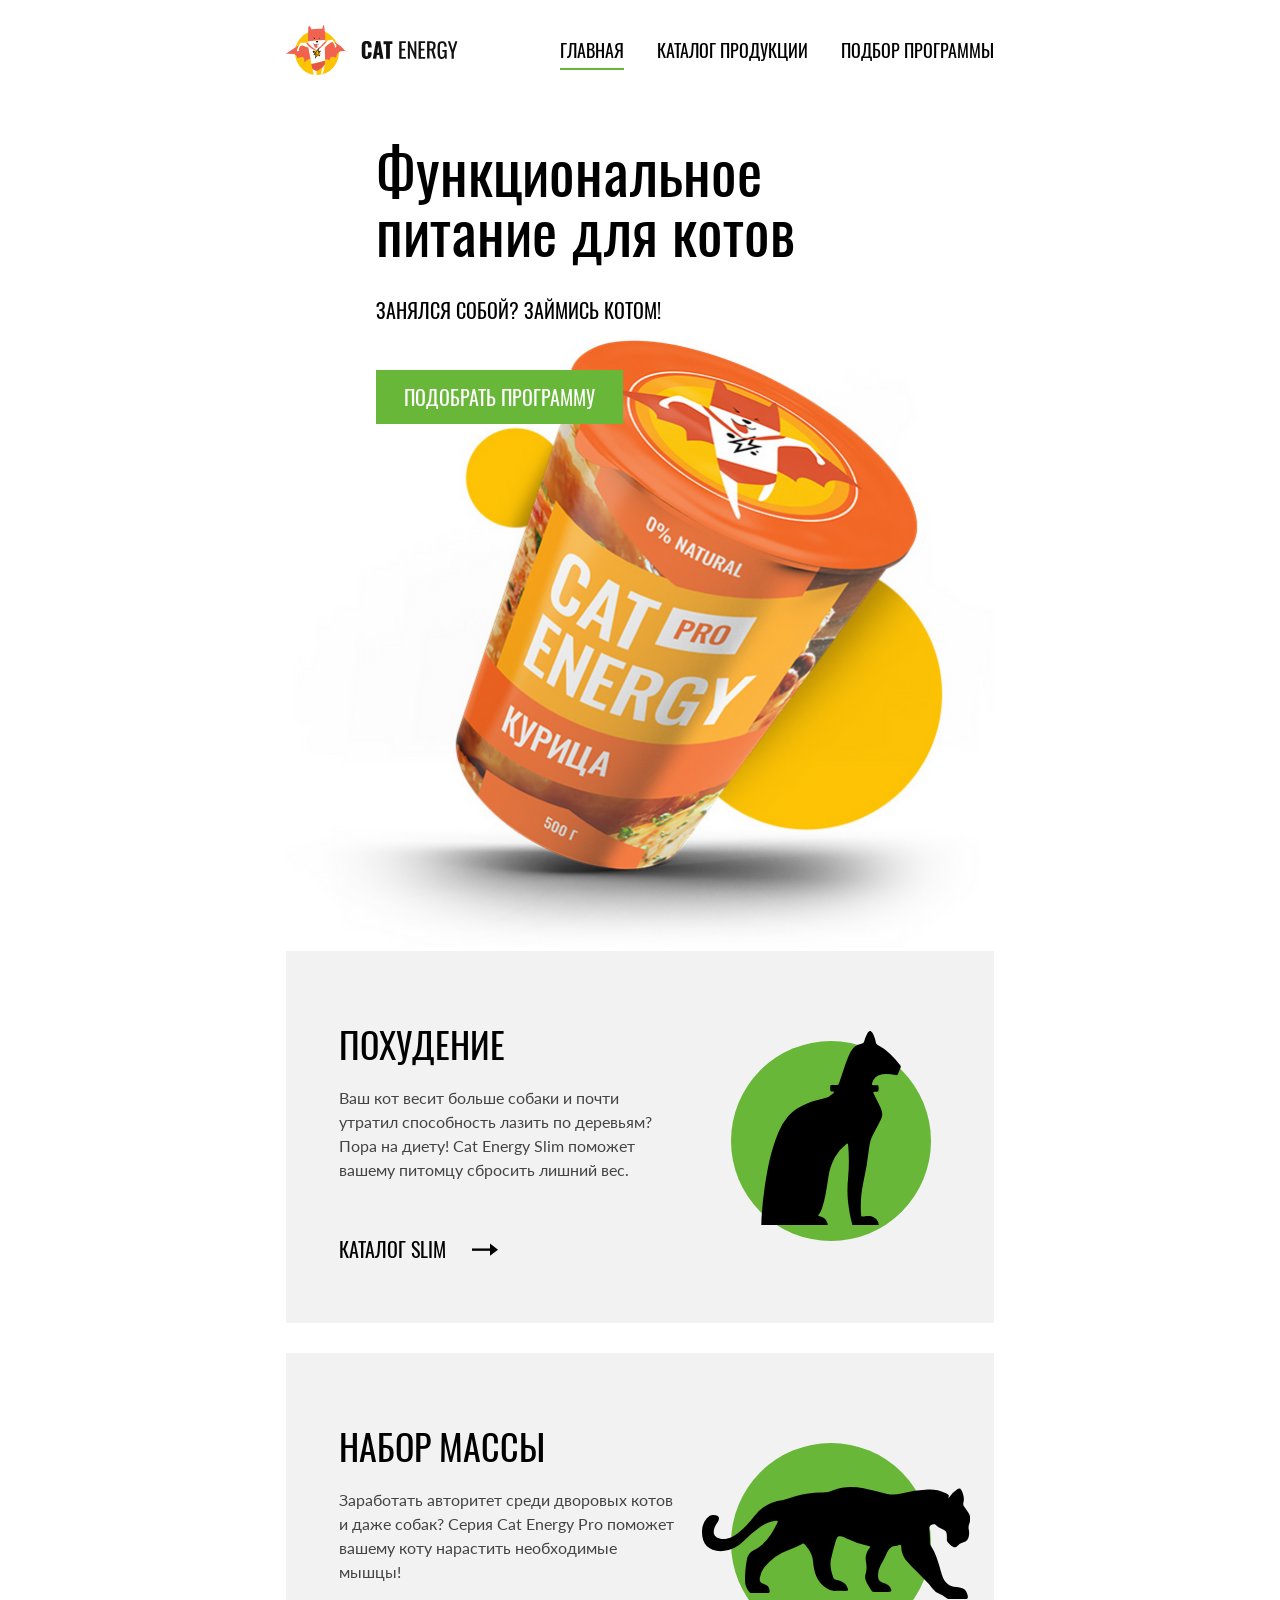
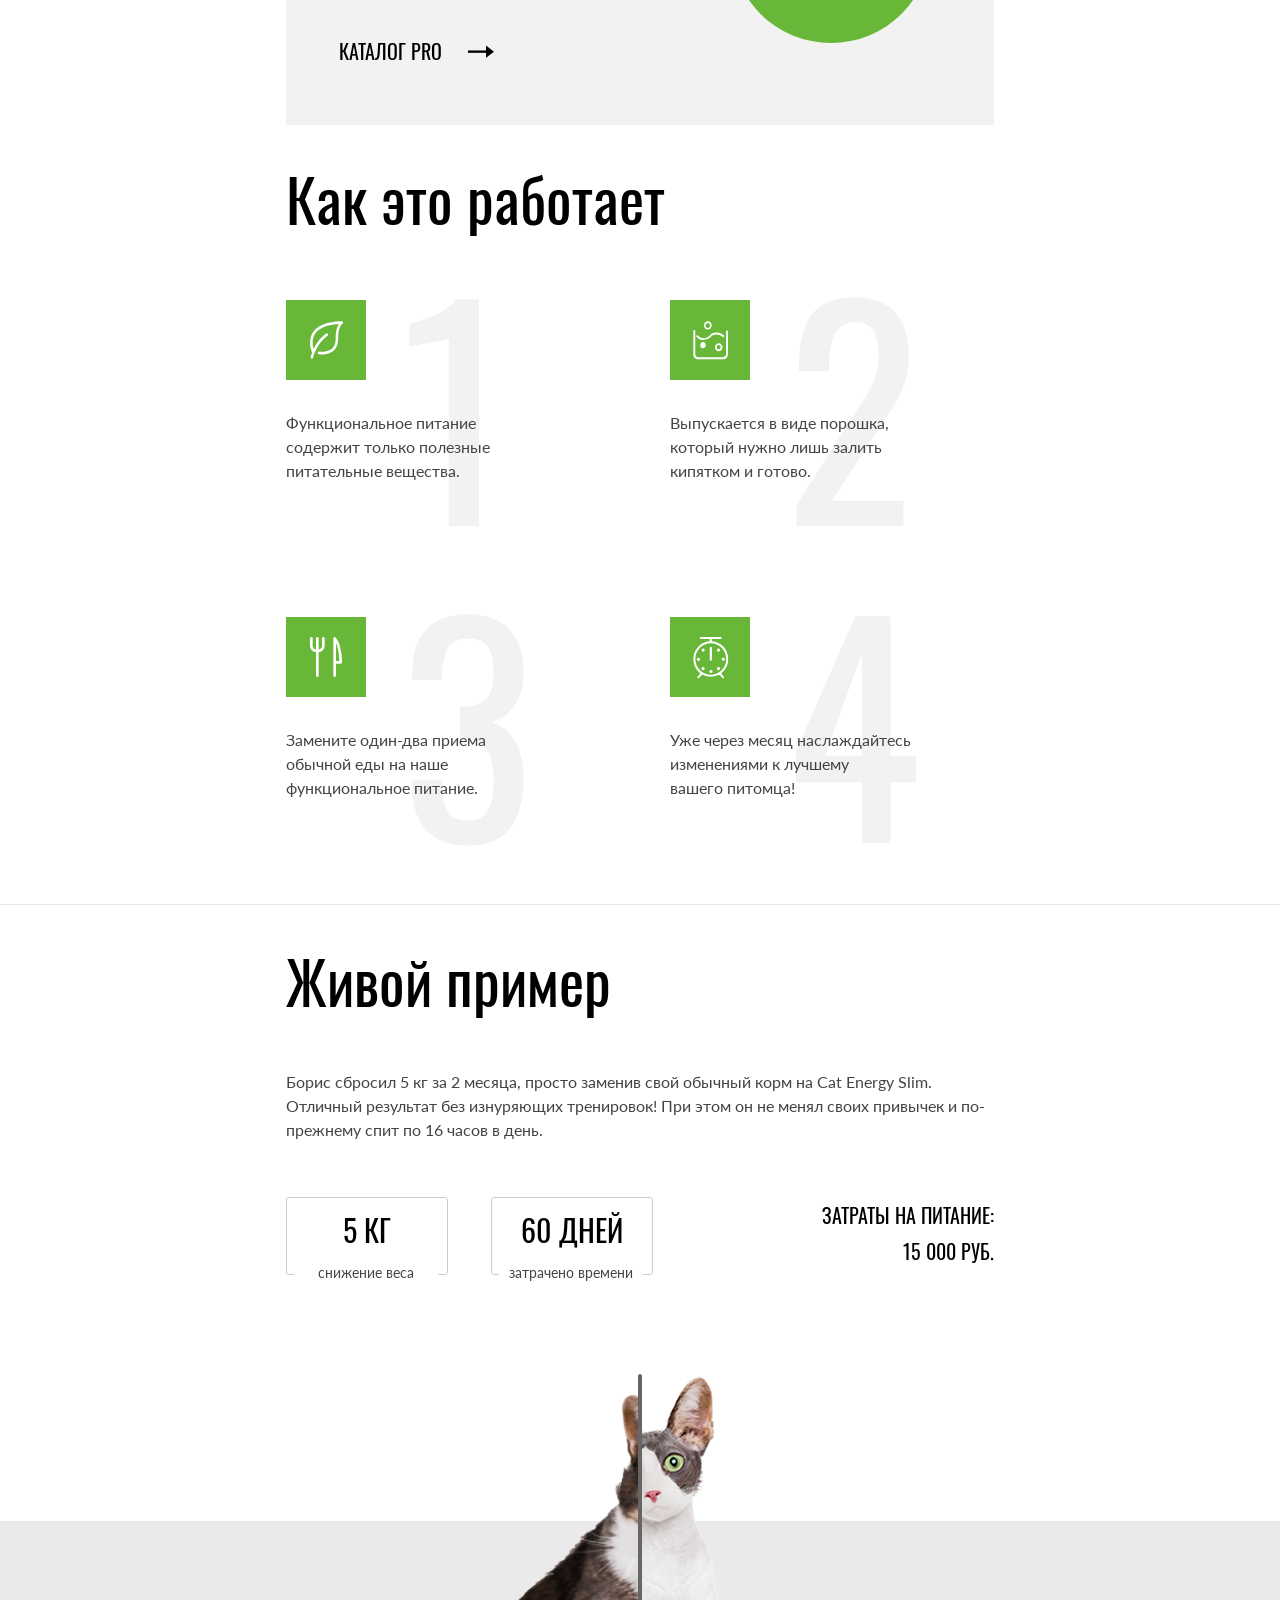
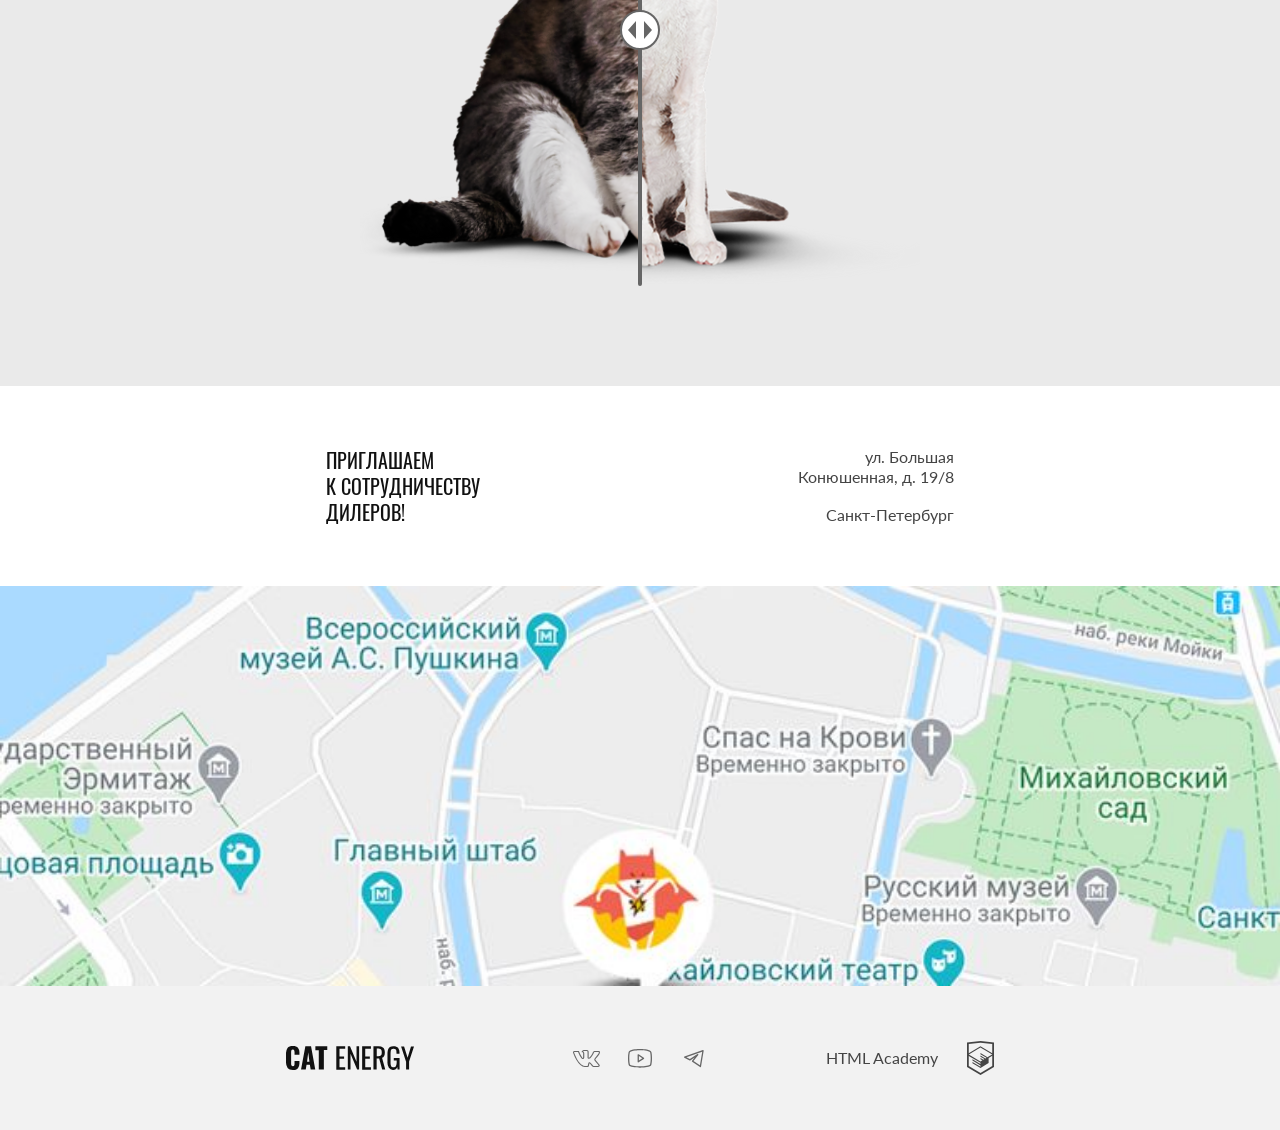
==== 10/index.html @ 61709752 "Deploying to gh-pages from @ progkuchumov/2693979-cat-energy-2@ad276f26ee9087ae41c581bd09dd0569b9d7a" ====
<!DOCTYPE html><html class="page" lang="ru"><head><meta charset="UTF-8"><title>Cat energy</title><meta name="viewport" content="width=device-width,initial-scale=1"><link rel="stylesheet" href="styles/styles.css"><link rel="icon" href="favicon.ico"><link rel="icon" href="favicons/icon.svg" type="image/svg+xml"><link rel="apple-touch-icon" href="favicons/180.png"><link rel="manifest" href="manifest.webmanifest"><script src="scripts/index.js" defer="defer"></script></head><body class="page__body"><header class="header page__container"><a class="header__logo logo" href="index.html"><picture><source media="(min-width: 1440px)" width="70" height="59" type="image/svg+xml" srcset="images/logo-desktop.svg"><source media="(min-width: 768px)" width="60" height="50" type="image/svg+xml" srcset="images/logo-tablet.svg"><img src="images/logo-mobile.svg" width="33" height="38" alt="Логотип Cat energy"></picture><span class="visually-hidden">Ссылка на Cat Energy</span></a><nav class="header__navigation main-navigation main-navigation--index main-navigation--no-js"><button class="main-navigation__toggle" type="button"><span class="visually-hidden">Открыть меню</span></button><ul class="main-navigation__list list-reset"><li class="main-navigation__item"><a class="main-navigation__link main-navigation__link--current" href="index.html">Главная</a></li><li class="main-navigation__item"><a class="main-navigation__link" href="catalog.html">Каталог продукции</a></li><li class="main-navigation__item"><a class="main-navigation__link" href="choose.html">Подбор программы</a></li></ul></nav></header><main class="page__main"><section class="hero"><div class="hero__container page__container"><h1 class="hero__title title">Функциональное питание для котов</h1><p class="hero__subtitle title">Занялся собой? Займись котом!</p><div class="hero__image"><picture><source media="(min-width: 1440px)" width="552" height="499" type="image/png" srcset="images/hero-image-desktop@1x.png, images/hero-image-desktop@2x.png 2x"><source media="(min-width: 768px)" width="709" height="609" type="image/png" srcset="images/hero-image-tablet@1x.png, images/hero-image-tablet@2x.png 2x"><img src="images/hero-image-mobile@1x.png" srcset="images/hero-image-mobile@2x.png 2x" width="280" height="270" alt="Cat Energy pro со вкусом курицы"></picture></div><a class="hero__button button" href="choose.html">Подобрать программу</a></div></section><section class="catalog-promo page__container"><h2 class="visually-hidden">Подбор программ в зависимости от цели</h2><ul class="catalog-promo__list list-reset"><li class="catalog-promo__item catalog-promo__item--primary"><h3 class="catalog-promo__title title">Похудение</h3><p class="catalog-promo__text">Ваш кот весит больше собаки и почти утратил способность лазить по деревьям? Пора на диету! Cat Energy Slim поможет вашему питомцу сбросить лишний вес.</p><a class="catalog-promo__link" href="catalog-slim.html">Каталог slim</a></li><li class="catalog-promo__item catalog-promo__item--secondary"><h3 class="catalog-promo__title title">Набор массы</h3><p class="catalog-promo__text">Заработать авторитет среди дворовых котов и даже собак? Серия Cat Energy Pro поможет вашему коту нарастить необходимые мышцы!</p><a class="catalog-promo__link" href="catalog-pro.html">Каталог pro</a></li></ul></section><section class="advantages page__container"><h2 class="advantages__title title">Как это работает</h2><ul class="advantages__list list-reset"><li class="advantages__item advantages__item--first">Функциональное питание содержит только полезные питательные вещества.</li><li class="advantages__item advantages__item--second">Выпускается в виде порошка, который нужно лишь залить кипятком и готово.</li><li class="advantages__item advantages__item--third">Замените один-два приема обычной еды на наше функциональное питание.</li><li class="advantages__item advantages__item--fourth">Уже через месяц наслаждайтесь изменениями к лучшему<br>вашего питомца!</li></ul></section><section class="example"><div class="example__container page__container"><div class="example__text-block"><h2 class="example__title title">Живой пример</h2><p class="example__text">Борис сбросил 5 кг за 2 месяца, просто заменив свой обычный корм на Cat Energy Slim. Отличный результат без изнуряющих тренировок! При этом он не менял своих привычек и по-прежнему спит по 16 часов в день.</p><div class="example__result result"><p class="result__block"><span class="result__accent">5 кг</span> <span class="result__description">снижение веса</span></p><p class="result__block"><span class="result__accent">60 дней</span> <span class="result__description">затрачено времени</span></p><p class="result__expenses">Затраты на питание: <span class="result__expenses-accent">15 000 руб.</span></p></div></div><div class="example__result-slider slider"><picture><source media="(min-width: 768px)" width="560" height="512" type="image/png" srcset="images/cat-slider-before-tablet-desktop@1x.png, images/cat-slider-before-tablet-desktop@2x.png 2x"><img class="slider__image slider__image--before" src="images/cat-slider-before-mobile@1x.png" srcset="images/cat-slider-before-mobile@2x.png 2x" width="280" height="256" alt="Кот до похудения"></picture><picture><source media="(min-width: 768px)" width="560" height="512" type="image/png" srcset="images/cat-slider-after-tablet-desktop@1x.png, images/cat-slider-after-tablet-desktop@2x.png 2x"><img class="slider__image slider__image--after" src="images/cat-slider-after-mobile@1x.png" srcset="images/cat-slider-after-mobile@2x.png 2x" width="280" height="256" alt="Кот после похудения"></picture><label class="visually-hidden" for="slider-range">Показать картинку до или после</label> <input class="slider__range" type="range" min="0" max="100" value="50" step="1" id="slider-range" name="slider-range"><div class="slider__range-visible"></div></div></div></section><section class="contacts"><div class="page__container"><h2 class="visually-hidden">Контакты</h2><div class="contacts__block"><p class="contacts__description">Приглашаем<br>к сотрудничеству дилеров!</p><address class="contacts__address"><span class="contacts__address-item">ул. Большая Конюшенная, д. 19/8</span> <span class="contacts__address-item">Санкт-Петербург</span></address></div></div><div class="contacts__map"><!-- <iframe src="https://www.google.com/maps/embed?pb=!1m18!1m12!1m3!1d1998.5991047846956!2d30.32050837756397!3d59.93879417491517!2m3!1f0!2f0!3f0!3m2!1i1024!2i768!4f13.1!3m3!1m2!1s0x4696310fca5afc31%3A0xa24b26c0d196de71!2z0JHQvtC70YzRiNCw0Y8g0JrQvtC90Y7RiNC10L3QvdCw0Y8g0YPQuy4sIDE5LCDQodCw0L3QutGCLdCf0LXRgtC10YDQsdGD0YDQsywgMTkxMTg2!5e0!3m2!1sru!2sru!4v1782507037736!5m2!1sru!2sru" width="100%" height="100%" allowfullscreen="" loading="lazy" referrerpolicy="strict-origin-when-cross-origin"></iframe> --></div></section></main><footer class="footer"><div class="footer__container page__container"><a class="footer__logo" href="index.html"><span class="visually-hidden">Ссылка на Cat Energy</span></a><ul class="footer__social social list-reset"><li class="social__item"><a class="social__link social__link--vk" href="https://vk.com/htmlacademy"><span class="visually-hidden">ВКонтакте</span></a></li><li class="social__item"><a class="social__link social__link--youtube" href="https://www.youtube.com/user/htmlacademyru"><span class="visually-hidden">Youtube</span></a></li><li class="social__item"><a class="social__link social__link--telegram" href="https://t.me/htmlacademy"><span class="visually-hidden">Telegram</span></a></li></ul><a class="footer__html-academy" href="https://htmlacademy.ru/intensive/adaptive">HTML Academy</a></div></footer></body></html>
---- 10/styles/styles.css ----
@font-face{font-family:Lato;font-weight:400;font-style:normal;src:url(../fonts/lato/Lato-Regular.woff2)format("woff2");font-display:swap}@font-face{font-family:Oswald;font-weight:400;font-style:normal;src:url(../fonts/oswald/oswaldregular.woff2)format("woff2");font-display:swap}*,:before,:after{box-sizing:border-box}body{color:#444;font-family:Lato,Tahoma,sans-serif;font-size:14px;line-height:18px}img{object-fit:contain;max-width:100%;height:auto}.visually-hidden{white-space:nowrap;-webkit-clip-path:inset(100%);clip-path:inset(100%);clip:rect(0 0 0 0);border:0;width:1px;height:1px;margin:-1px;padding:0;position:absolute;overflow:hidden}.list-reset{margin:0;padding:0;list-style:none}.title,.title-accent{margin-top:0;font-family:Oswald,Arial,sans-serif;font-weight:400}.title-accent{background-color:#fff;width:-moz-fit-content;width:fit-content;box-shadow:-35px 0 #fff,35px 0 #fff}@media (width>=768px){.title-accent{margin-left:40px;box-shadow:-40px 0 #fff,40px 0 #fff}}@media (width>=1440px){.title-accent{margin-left:0}}.title-accent:before{content:"";z-index:-1;background-color:#68b738;width:100vw;height:2px;margin-top:10px;display:block;position:absolute;right:0;box-shadow:100vw 0 #68b738}@media (width>=768px){.title-accent:before{margin-top:14px}}@media (width>=1440px){.title-accent:before{margin-top:17px}}.button{color:#fff;text-transform:uppercase;text-align:center;cursor:pointer;background-color:#68b738;border:none;width:100%;padding:10px;font-family:Oswald,Arial,sans-serif;font-size:16px;font-weight:400;line-height:20px;text-decoration:none;display:block}.button--accent{color:#444;background-color:#f2f2f2}.button--big{padding:15px;font-size:20px;line-height:26px}.button:hover,.button:focus{background-color:#5eaa2f}.button:active{color:#ffffff4d}.button--accent:hover,.button--accent:focus,.button--accent:active{color:#444;background-color:#ebebeb}.page{height:100%}.page__body{flex-direction:column;min-height:100%;margin:0;display:flex}.page__container{width:320px;margin:0 auto;padding:0 20px}@media (width>=768px){.page__container{width:768px;padding:0 30px}}@media (width>=1440px){.page__container{width:1440px;padding:0 110px}}.page__main{flex-grow:1;min-width:320px}.header{flex-wrap:wrap;justify-content:space-between;align-items:center;padding-top:14px;padding-bottom:13px;display:flex;position:relative}@media (width>=768px){.header{padding-top:25px;padding-bottom:25px}}@media (width>=1440px){.header{padding-top:55px}}@media (width>=768px){.header__logo{flex:none}.header__navigation{flex:1;margin-left:33px}}.logo{background-image:url(../images/logo-text.svg);background-position:100%;background-repeat:no-repeat;background-size:101px 18px;width:190px;height:38px;display:block}@media (width>=768px){.logo{width:174px;height:50px}}@media (width>=1440px){.logo{background-size:118px 22px;width:202px;height:59px}}.logo:hover,.logo:focus{opacity:.8}.logo:active{opacity:.6}@media (width>=1440px){.main-navigation{max-width:50%}}.main-navigation__toggle{cursor:pointer;background-color:#000;border:none;width:24px;height:24px;margin-top:5px;-webkit-mask-image:url(../icons/stack.svg#toggle);mask-image:url(../icons/stack.svg#toggle);-webkit-mask-size:cover;mask-size:cover;-webkit-mask-repeat:no-repeat;mask-repeat:no-repeat}.main-navigation__toggle:hover,.main-navigation__toggle:focus{background-color:#68b738}.main-navigation__toggle:active{opacity:.3}@media (width>=768px){.main-navigation__toggle{display:none}}.main-navigation__toggle--open{width:18px;height:18px;margin-top:3px;-webkit-mask-image:url(../icons/stack.svg#toggle-open);mask-image:url(../icons/stack.svg#toggle-open)}.main-navigation__list{text-align:center;z-index:5;width:100%;margin-top:20px;position:absolute;left:0}@media (width<=767px){.main-navigation__list{background-color:#fff}}@media (width>=768px){.main-navigation__list{flex-wrap:wrap;justify-content:flex-end;gap:33px;margin-top:0;margin-right:5px;display:flex;position:static}}@media (width>=1440px){.main-navigation__list{margin-right:0}}@media (width<=767px){.main-navigation__list--close{display:none}}.main-navigation__item{border-top:1px solid #e6e6e6;justify-content:center;display:flex}@media (width>=768px){.main-navigation__item{border:none}}.main-navigation__link{color:#000;text-transform:uppercase;padding-top:22px;padding-bottom:24px;font-family:Oswald,Arial,sans-serif;font-size:20px;font-weight:400;line-height:20px;text-decoration:none;display:block}@media (width>=768px){.main-navigation__link{padding-top:0;padding-bottom:0;font-size:18px;line-height:24px}}@media (width>=1440px){.main-navigation__link{font-size:20px}}.main-navigation__link:hover,.main-navigation__link:focus{opacity:.6}.main-navigation__link:active{opacity:.3}@media (width>=1440px){.main-navigation--index .main-navigation__link{color:#fff}}.main-navigation__link--current{position:relative}.main-navigation__link--current:after{content:"";background-color:#68b738;width:100%;height:2px;position:absolute;bottom:-8px;left:0}@media (width<=767px){.main-navigation__link--current:after{bottom:8px}}.main-navigation--index .main-navigation__link:after{background-color:#fff}@media (width<=1439px){.main-navigation--index .main-navigation__link:after{background-color:#68b738}}@media (width<=767px){.main-navigation--no-js{flex-shrink:0;width:320px;margin-left:-20px}.main-navigation--no-js .main-navigation__list{position:unset;margin-bottom:-13px}.main-navigation--no-js .main-navigation__toggle{display:none}}.hero{text-align:center;margin-bottom:20px;padding-top:27px;position:relative}@media (width>=768px){.hero{position:unset;text-align:left;margin-bottom:0;padding-top:40px}}@media (width>=1440px){.hero{margin-bottom:135px;padding-top:85px}}.hero:before,.hero:after{content:"";width:100%;height:302px;display:block;position:absolute;top:0;left:0}@media (width>=768px){.hero:before,.hero:after{display:none}}@media (width>=1440px){.hero:before,.hero:after{width:50%;height:694px;display:block;left:50%}}.hero:before{z-index:-2;background:linear-gradient(90deg,#4e4d52 0% 50%,#454348 50% 100%)}.hero:after{z-index:-1;background:-webkit-linear-gradient(#68b738d9,#68b738d9),-webkit-image-set(url(../images/hero-bg-mobile@1x.jpg) 1x,url(../images/hero-bg-mobile@2x.jpg) 2x) top no-repeat;background:linear-gradient(#68b738d9,#68b738d9),image-set("../images/hero-bg-mobile@1x.jpg" 1x,"../images/hero-bg-mobile@2x.jpg" 2x) top no-repeat}@media (width>=1440px){.hero:after{background-color:#0000;background-image:-webkit-linear-gradient(#68b738d9,#68b738d9),-webkit-image-set(url(../images/hero-bg-desktop@1x.jpg) 1x,url(../images/hero-bg-desktop@2x.jpg) 2x);background-image:linear-gradient(#68b738d9,#68b738d9),image-set("../images/hero-bg-desktop@1x.jpg" 1x,"../images/hero-bg-desktop@2x.jpg" 2x);background-position:0 0,0 0;background-repeat:repeat,no-repeat;background-size:1040px 694px;background-attachment:scroll,scroll;background-origin:padding-box,padding-box;background-clip:border-box,border-box}}@media (width>=768px){.hero__container{grid-template-areas:"title""subtitle""button""image";margin-bottom:3px;display:grid}}@media (width>=1440px){.hero__container{grid-template-areas:"title image""subtitle image""button image"".image";align-items:start}}.hero__title,.hero__subtitle{color:#fff}@media (width>=768px){.hero__title,.hero__subtitle{color:#000;margin-left:90px}}@media (width>=1440px){.hero__title,.hero__subtitle{margin-left:80px}}.hero__title{margin-bottom:25px;font-size:36px;line-height:36px}@media (width>=768px){.hero__title{grid-area:title;max-width:420px;margin-bottom:40px;font-size:60px;line-height:60px}}.hero__subtitle{text-transform:uppercase;margin-bottom:31px;font-size:14px;line-height:14px}@media (width>=768px){.hero__subtitle{grid-area:subtitle;margin-bottom:50px;font-size:20px;line-height:20px}.hero__button{grid-area:button;justify-self:start;width:auto;margin-left:90px;padding:14px 28px;font-size:20px;line-height:26px;display:inline-block}}@media (width>=1440px){.hero__button{margin-left:80px}}@media (width>=768px){.hero__image{grid-area:image;margin-top:-84px}}@media (width>=1440px){.hero__image{margin-left:-270px}}.hero__image img{display:block}.catalog-promo__list{flex-wrap:wrap;gap:20px;margin-bottom:20px;display:flex}@media (width>=768px){.catalog-promo__list{gap:30px;margin-bottom:30px}}@media (width>=1440px){.catalog-promo__list{gap:80px;margin-bottom:70px}}.catalog-promo__item{background-color:#f2f2f2;padding:24px 20px 20px;position:relative}.catalog-promo__item:before{content:"";background-color:#68b738;border-radius:50%;width:50px;height:50px;display:block;position:absolute}.catalog-promo__item:after{content:"";background-color:#000;display:block;position:absolute;-webkit-mask-repeat:no-repeat;mask-repeat:no-repeat}.catalog-promo__item--primary:after{width:36px;height:50px;top:21px;left:27px;-webkit-mask-image:url(../icons/stack.svg#promo-primary);mask-image:url(../icons/stack.svg#promo-primary)}.catalog-promo__item--secondary:after{width:67px;height:28px;top:35px;left:12px;-webkit-mask-image:url(../icons/stack.svg#promo-secondary);mask-image:url(../icons/stack.svg#promo-secondary)}@media (width>=768px) and (width<=1439px){.catalog-promo__item{min-height:372px;padding:70px 316px 57px 53px}.catalog-promo__item:before{width:200px;height:200px;top:90px;right:63px}.catalog-promo__item--primary:after{width:140px;height:194px;top:80px;left:auto;right:93px}.catalog-promo__item--secondary:after{width:268px;height:112px;top:134px;left:auto;right:24px}}@media (width>=1440px){.catalog-promo__item{flex-basis:570px;padding:52px 52px 62px}.catalog-promo__item:before{width:100px;height:100px;margin-top:-5px}.catalog-promo__item--primary:after{width:70px;height:97px;top:39px;left:70px}.catalog-promo__item--secondary:after{width:135px;height:56px;top:65px;left:35px}}.catalog-promo__title,.catalog-promo__link{color:#000;text-transform:uppercase}.catalog-promo__title{margin-bottom:29px;margin-left:70px;padding-top:5px;font-size:24px;line-height:36px}@media (width>=768px){.catalog-promo__title{margin-bottom:24px;margin-left:0;font-size:36px}}@media (width>=1440px){.catalog-promo__title{margin-bottom:74px;margin-left:162px;padding-top:23px}}.catalog-promo__text{margin-top:0;margin-bottom:23px}@media (width>=768px){.catalog-promo__text{font-size:16px;line-height:24px}}.catalog-promo__text:last-of-type{margin-bottom:59px}@media (width<=767px){.catalog-promo__text:last-of-type{border-bottom:1px solid #d9d9d9;margin-bottom:19px;padding-bottom:23px}}@media (width>=1440px){.catalog-promo__text:last-of-type{margin-bottom:33px}}.catalog-promo__link{font-family:Oswald,Arial,sans-serif;font-size:16px;font-weight:400;line-height:16px;text-decoration:none}.catalog-promo__link:after{content:"";background-color:#000;width:32px;height:16px;margin-left:15px;display:inline-block;-webkit-mask-image:url(../icons/stack.svg#arrow-right);mask-image:url(../icons/stack.svg#arrow-right);-webkit-mask-position:-12px 0;mask-position:-12px 0;-webkit-mask-size:cover;mask-size:cover;-webkit-mask-repeat:no-repeat;mask-repeat:no-repeat}.catalog-promo__link:hover:after,.catalog-promo__link:focus:after{-webkit-mask-position:0 0;mask-position:0 0}.catalog-promo__link:active{opacity:.3}@media (width>=768px){.catalog-promo__link{font-size:20px}.catalog-promo__link:after{width:38px;margin-left:26px}}.catalog{margin-bottom:25px;padding-top:27px}.catalog:before,.catalog:after{content:"";width:100vw;height:1px;display:block;position:absolute;right:0}.catalog:before{background-color:#d9d9d9;margin-top:-27px}.catalog:after{background-color:#ebebeb}@media (width>=768px){.catalog{padding-top:40px}.catalog:before,.catalog:after{display:none}}@media (width>=1440px){.catalog{padding-top:48px}}.catalog__title{color:#000;margin-bottom:41px;font-size:36px;line-height:36px}@media (width>=768px){.catalog__title{margin-bottom:84px;font-size:60px;line-height:60px}}.catalog__list{flex-wrap:wrap;gap:24px;display:flex}@media (width>=768px){.catalog__list{gap:60px;margin-bottom:74px}}@media (width>=1440px){.catalog__list{gap:60px 80px}}.catalog__item{width:100%}.catalog__item:before{content:"";background-color:#ebebeb;width:100vw;height:1px;margin-top:-20px;display:block;position:absolute;right:0}@media (width>=768px){.catalog__item{width:calc(50% - 30px)}.catalog__item:not(:last-child){background-image:linear-gradient(#fff 81px,#f2f2f2 81px)}.catalog__item:before{display:none}}@media (width>=768px) and (width>=1440px){.catalog__item{width:calc(25% - 60px)}}.product-card{grid-template-columns:1fr 1fr;grid-template-areas:"image title""image parameters""button button";padding-top:20px;display:grid}@media (width>=768px){.product-card{grid-template-columns:1fr;grid-template-areas:"image""title""parameters""button";justify-items:center;padding:10px 37px 40px}}@media (width>=1440px){.product-card{padding:10px 40px 38px}}.product-card__image-link,.product-card__title-link{text-decoration:none}.product-card__image-link{grid-area:image;justify-content:center;align-items:center;height:107px;display:flex}@media (width>=768px){.product-card__image-link{width:200px;height:210px;margin-bottom:22px}}@media (width>=1440px){.product-card__image-link{width:169px;margin-bottom:13px}}.product-card__image{display:block}.product-card__title-link{grid-area:title}.product-card__title{text-transform:uppercase;color:#222;margin-top:0;margin-bottom:16px;padding-right:50px;font-family:Oswald,Arial,sans-serif;font-size:16px;font-weight:400;line-height:20px}@media (width>=768px){.product-card__title{text-align:center;max-width:135px;margin-bottom:20px;padding-right:0;font-size:20px;line-height:24px}}@media (width>=1440px){.product-card__title{margin-bottom:25px}}.product-card__image-link:hover,.product-card__image-link:focus,.product-card__title-link:hover,.product-card__title-link:focus{opacity:.6}.product-card__image-link:active,.product-card__title-link:active{opacity:.3}.product-card__parameters{color:#444;flex-wrap:wrap;grid-area:parameters;font-family:Lato,Tahoma,sans-serif;font-size:12px;font-weight:400;line-height:16px;display:flex}@media (width>=768px){.product-card__parameters{width:100%;margin-bottom:7px}}@media (width>=1440px){.product-card__parameters{margin-bottom:10px}}.product-card__parameter-name,.product-card__parameter-value{width:50%;margin:0;padding:0}@media (width>=768px){.product-card__parameter-name,.product-card__parameter-value{border-bottom:1px solid #cdcdcd;margin-bottom:7px;padding-bottom:4px;font-size:16px;line-height:20px}}@media (width>=1440px){.product-card__parameter-name,.product-card__parameter-value{margin-bottom:6px;padding-bottom:6px}}.product-card__parameter-value{text-align:right}.product-card__buy-button{grid-area:button;margin-top:18px}.product-card-add{text-align:center;flex-direction:column;justify-content:space-between;align-items:center;padding-top:20px;padding-bottom:25px;display:flex}@media (width>=768px){.product-card-add{border:2px solid #f2f2f2;margin-top:81px;padding:50px 40px 37px}}@media (width>=1440px){.product-card-add{padding-left:38px;padding-right:38px}}.product-card-add__show-more{color:#444;margin-bottom:20px;font-family:Lato,Tahoma,sans-serif;font-size:12px;font-weight:400;line-height:16px;text-decoration:none}@media (width>=768px){.product-card-add__show-more{max-width:170px;font-size:16px;line-height:18px}}.product-card-add__show-more:before{content:"";background-color:#d3d3d3;width:30px;height:30px;margin:6px auto 23px;display:block;-webkit-mask-image:url(../icons/stack.svg#plus);mask-image:url(../icons/stack.svg#plus);-webkit-mask-size:cover;mask-size:cover;-webkit-mask-repeat:no-repeat;mask-repeat:no-repeat}@media (width>=768px){.product-card-add__show-more:before{width:60px;height:60px;margin-top:0;margin-bottom:50px}}@media (width>=1440px){.product-card-add__show-more:before{margin-bottom:40px}}.product-card-add__show-more:hover,.product-card-add__show-more:focus{opacity:.6}.product-card-add__show-more:active{opacity:.3}.product-card-add__accent{text-transform:uppercase;color:#111;margin-bottom:8px;font-family:Oswald,Arial,sans-serif;font-size:16px;font-weight:400;line-height:20px;display:block}@media (width>=768px){.product-card-add__accent{max-width:135px;margin:0 auto 23px;font-size:20px;line-height:24px}}.additional-catalog{margin-bottom:40px}@media (width>=768px){.additional-catalog{margin-bottom:80px}}@media (width>=1440px){.additional-catalog{margin-bottom:96px}}.additional-catalog__title{color:#000;margin-bottom:35px;font-size:24px;line-height:24px}@media (width>=768px){.additional-catalog__title{margin-bottom:80px;font-size:32px;line-height:32px}}@media (width>=1440px){.additional-catalog__title{margin-bottom:78px;font-size:40px;line-height:40px}.additional-catalog__container{grid-template-columns:1fr 245px;grid-template-areas:"list promo";align-items:start;gap:80px;display:grid}}.additional-catalog__list{border-top:1px solid #cdcdcd;border-bottom:1px solid #cdcdcd;margin-bottom:35px}@media (width>=768px){.additional-catalog__list{border:1px solid #cdcdcd;margin-bottom:70px}}@media (width>=1440px){.additional-catalog__list{border-left:none;border-right:none;grid-area:list;margin-bottom:0}}.additional-catalog__item{padding-top:13px;padding-bottom:18px}@media (width>=768px){.additional-catalog__item{padding:24px 38px 29px}}@media (width>=1440px){.additional-catalog__item{padding:15px 0 16px}}.additional-catalog__item:not(:last-child){border-bottom:1px solid #cdcdcd}@media (width>=1440px){.additional-catalog__promo{grid-area:promo}}@media (width>=768px){.additional-product{flex-wrap:wrap;display:flex}}@media (width>=1440px){.additional-product{align-items:center}}.additional-product__title{color:#222;text-transform:uppercase;margin-bottom:13px;font-size:16px;line-height:16px}@media (width>=768px){.additional-product__title{margin-bottom:25px;font-size:20px;line-height:20px}}@media (width>=1440px){.additional-product__title{max-width:325px;margin-bottom:0}}.additional-product__parameters{color:#444;flex-wrap:wrap;margin-bottom:15px;font-family:Lato,Tahoma,sans-serif;font-size:14px;font-weight:400;line-height:14px;display:flex}@media (width>=768px){.additional-product__parameters{margin-top:3px;margin-left:auto;font-size:16px;line-height:20px}}@media (width>=1440px){.additional-product__parameters{align-items:center;margin-top:0;margin-bottom:0}}.additional-product__parameter-name,.additional-product__parameter-value{width:50%;margin:0;padding:0}@media (width>=768px){.additional-product__parameter-name{width:auto}}@media (width>=1440px){.additional-product__parameter-name{width:243px}}.additional-product__parameter-value{text-align:right}@media (width>=768px){.additional-product__parameter-value{width:91px}}@media (width>=1440px){.additional-product__parameter-value{text-align:left;width:82px}.additional-product__buy-button{width:244px}}.promo{text-align:center;background-color:#0000;background-image:-webkit-linear-gradient(#68b738d9,#68b738d9),-webkit-image-set(url(../images/promo-bg-mobile@1x.jpg) 1x,url(../images/promo-bg-mobile@2x.jpg) 2x);background-image:linear-gradient(#68b738d9,#68b738d9),image-set("../images/promo-bg-mobile@1x.jpg" 1x,"../images/promo-bg-mobile@2x.jpg" 2x);background-position:0 0,top;background-repeat:repeat,no-repeat;background-size:cover;background-attachment:scroll,scroll;background-origin:padding-box,padding-box;background-clip:border-box,border-box;min-height:290px;padding:58px 58px 43px}@media (width>=768px) and (width<=1439px){.promo{text-align:left;background:-webkit-linear-gradient(#68b738d9,#68b738d9),-webkit-image-set(url(../images/promo-bg-tablet@1x.jpg) 1x,url(../images/promo-bg-tablet@2x.jpg) 2x) top no-repeat;background:linear-gradient(#68b738d9,#68b738d9),image-set("../images/promo-bg-tablet@1x.jpg" 1x,"../images/promo-bg-tablet@2x.jpg" 2x) top no-repeat;align-items:center;min-height:200px;padding:57px 125px 60px 77px;display:flex}}@media (width>=1440px){.promo{background:-webkit-linear-gradient(#68b738d9,#68b738d9),-webkit-image-set(url(../images/promo-bg-desktop@1x.jpg) 1x,url(../images/promo-bg-desktop@2x.jpg) 2x) top no-repeat;background:linear-gradient(#68b738d9,#68b738d9),image-set("../images/promo-bg-desktop@1x.jpg" 1x,"../images/promo-bg-desktop@2x.jpg" 2x) top no-repeat;width:245px;min-height:288px;padding-left:42px;padding-right:42px}}.promo:before{content:"";background-image:url(../icons/stack.svg#promo-gift);background-position:50%;background-repeat:no-repeat;width:80px;height:80px;margin:0 auto 48px;display:block}@media (width>=768px) and (width<=1439px){.promo:before{margin:0;position:absolute}}.promo__text{color:#fff;margin:0;font-family:Lato,Tahoma,sans-serif;font-size:16px;font-weight:400;line-height:20px}@media (width>=768px) and (width<=1439px){.promo__text{width:165px;margin-left:auto}}.subscription{margin-bottom:40px}@media (width>=768px){.subscription{margin-bottom:80px}}@media (width>=1440px){.subscription{margin-bottom:104px}}.subscription__title,.subscription__text{color:#000;line-height:24px}.subscription__title{margin-bottom:30px;font-size:24px}@media (width>=768px){.subscription__title{margin-bottom:66px;font-size:32px;line-height:32px}}@media (width>=1440px){.subscription__title{margin-bottom:72px;font-size:40px;line-height:40px}}@media (width>=768px){.subscription__container-padding{padding-left:38px;padding-right:38px}}@media (width>=1440px){.subscription__container-padding{max-width:752px;margin:0 auto;padding:0}}.subscription__text{text-align:center;margin-top:0;margin-bottom:25px;font-family:Oswald,Arial,sans-serif;font-size:16px}@media (width>=768px){.subscription__text{font-size:24px;line-height:32px}.subscription__form{align-items:flex-start;display:flex}}.subscription__input{color:#444;text-transform:uppercase;border:1px solid #e7e7e7;width:100%;height:56px;margin-bottom:16px;padding:13px;font-family:Oswald,Arial,sans-serif;font-size:20px}@media (width>=768px){.subscription__input{flex:1;margin-bottom:0}}.subscription__input:hover{border-color:#cdcdcd}.subscription__input:focus{border:2px solid #444}.subscription__input:user-invalid{border:2px solid #ff8282}.subscription__input::placeholder{color:#444;opacity:1}@media (width>=768px){.subscription__button{flex:0 0 256px}}.advantages{padding-bottom:49px}@media (width>=768px){.advantages{padding-top:13px;padding-bottom:60px}}@media (width>=1440px){.advantages{padding-top:0;padding-bottom:0}}.advantages__title{color:#000;margin-bottom:40px;font-size:36px;line-height:40px}@media (width>=768px){.advantages__title{margin-bottom:72px;font-size:60px;line-height:60px}}.advantages__list{flex-wrap:wrap;gap:20px;display:flex}@media (width>=768px){.advantages__list{counter-reset:item;gap:90px 135px}}@media (width>=1440px){.advantages__list{gap:80px}}.advantages__item{min-height:60px;padding-left:80px;position:relative}.advantages__item:before{content:"";background-repeat:no-repeat;background-size:cover;width:60px;height:60px;display:block;position:absolute;left:0}@media (width>=768px){.advantages__item:before{width:80px;height:80px;margin-bottom:31px;position:static}}.advantages__item--first:before{background-image:url(../icons/stack.svg#advantages-first)}.advantages__item--second:before{background-image:url(../icons/stack.svg#advantages-second)}.advantages__item--third:before{background-image:url(../icons/stack.svg#advantages-third)}.advantages__item--fourth:before{background-image:url(../icons/stack.svg#advantages-fourth)}@media (width>=768px){.advantages__item{width:calc(50% - 105px);min-height:227px;padding-left:0;font-size:16px;line-height:24px}.advantages__item:after{content:counter(item);counter-increment:item;z-index:-1;color:#f2f2f2;font-family:Oswald,Arial,sans-serif;font-size:280px;line-height:280px;position:absolute;top:-40px;left:115px}}@media (width>=1440px){.advantages__item{width:calc(25% - 60px);min-height:280px}}.advantages__item br{display:none}@media (width>=768px){.advantages__item br{display:unset}}.example{padding-top:25px;padding-bottom:40px;position:relative}.example:after{content:"";z-index:-1;background-color:#eaeaea;width:100%;height:100%;position:absolute;bottom:0;left:0}@media (width>=768px) and (width<=1439px){.example{border-top:1px solid #e6e6e6}}@media (width>=768px){.example{padding-top:45px}.example:after{height:43%}}@media (width>=1440px){.example:after{height:74%}.example{padding-top:30px;padding-bottom:25px}.example__container{grid-template-columns:1fr 1fr;display:grid}}.example__title{color:#000;margin-bottom:40px;font-size:36px;line-height:40px}@media (width>=768px){.example__title{margin-bottom:60px;font-size:60px;line-height:60px}}@media (width>=1440px){.example__title{margin-bottom:145px}}.example__text{margin-top:0;margin-bottom:20px}@media (width>=768px){.example__text{margin-bottom:55px;font-size:16px;line-height:24px}}@media (width>=1440px){.example__text{max-width:435px;margin-bottom:69px}}.example__result{margin-bottom:5px}@media (width>=768px){.example__result{margin-bottom:85px}}@media (width>=1440px){.example__result{margin-bottom:0}}@media (width>=768px){.example__result-slider{margin:0 auto 60px}}@media (width>=1440px){.example__result-slider{margin-left:50px}}.result{flex-wrap:wrap;display:flex}@media (width<=767px){.result{gap:22px 32px}}@media (width>=768px){.result{gap:43px}}@media (width>=1440px){.result{gap:39px 43px}}.result__block{color:#444;text-align:center;border:1px solid #cdcdcd;border-radius:3px;width:124px;margin-top:0;padding:14px;font-family:Lato,Tahoma,sans-serif;font-size:12px;font-weight:400;line-height:12px;position:relative}@media (width>=768px){.result__block{width:162px;padding-bottom:20px;font-size:14px;line-height:14px}}.result__accent{color:#000;text-transform:uppercase;font-family:Oswald,Arial,sans-serif;font-size:24px;font-weight:400;line-height:24px}@media (width>=768px){.result__accent{font-size:30px;line-height:36px}}.result__description{background-color:#eaeaea;width:89px;padding:0 15px;display:block;position:absolute;bottom:-15px}@media (width>=768px){.result__description{background-color:#fff;width:90%;padding:0;bottom:-6px;left:7px}}@media (width>=1440px){.result__description{background-color:#eaeaea}}.result__expenses{color:#000;text-align:center;text-transform:uppercase;width:100%;margin-top:0;font-family:Oswald,Arial,sans-serif;font-size:14px;font-weight:400;line-height:20px}@media (width>=768px){.result__expenses{text-align:right;width:175px;margin-left:auto;font-size:20px;line-height:36px}}@media (width>=1440px){.result__expenses{text-align:left;width:100%;margin:0 auto}.result__expenses-accent{margin-left:63px}}.slider{--value:50%;width:280px;height:256px;position:relative;overflow:hidden}@media (width>=768px){.slider{width:560px;height:512px}}.slider__image{object-fit:cover;max-width:none;height:100%;position:absolute;top:0}.slider__image--before{width:var(--value);object-position:left;left:0}.slider__image--after{width:calc(100% - var(--value));object-position:right;right:0}.slider__range{cursor:pointer;opacity:0;margin:0;position:absolute;inset:0}.slider__range:hover{cursor:col-resize}.slider__range:hover+.slider__range-visible{color:#68b738}.slider__range:active+.slider__range-visible{color:#5eaa2f;opacity:.6}.slider__range-visible{top:0;left:var(--value);color:#666;pointer-events:none;background-color:currentColor;border-radius:2px;width:4px;height:100%;position:absolute;transform:translate(-50%)}.slider__range-visible:before,.slider__range-visible:after{content:"";position:absolute;top:50%;left:50%;transform:translate(-50%,-50%)}.slider__range-visible:before{z-index:5;background-color:currentColor;background-position:50%;background-repeat:no-repeat;background-size:contain;width:24px;height:18px;-webkit-mask-image:url(../icons/stack.svg#slider-button);mask-image:url(../icons/stack.svg#slider-button)}.slider__range-visible:after{background-color:#fff;border:2px solid;border-radius:50%;width:40px;height:40px}.contacts{background-color:#fff}.contacts--inner-page{background-color:#f2f2f2}@media (width>=1440px){.contacts{position:relative}}.contacts__block{justify-content:space-between;padding-top:27px;padding-bottom:26px;display:flex}@media (width>=768px){.contacts__block{padding:61px 40px}}@media (width>=1440px){.contacts__block{background-color:#fff;width:564px;padding:60px 80px;position:absolute;top:95px}}.contacts__description{color:#111;text-transform:uppercase;width:50%;margin-top:0;margin-bottom:0;padding-right:15px;font-family:Oswald,Arial,sans-serif;font-size:16px;font-weight:400;line-height:20px}@media (width>=768px){.contacts__description{width:180px;font-size:20px;line-height:26px}}.contacts__address{color:#444;flex-direction:column;justify-content:space-between;width:50%;font-family:Lato,Tahoma,sans-serif;font-size:14px;font-style:normal;font-weight:400;line-height:20px;display:flex}@media (width>=768px){.contacts__address{text-align:right;width:160px;font-size:16px}}@media (width>=1440px){.contacts__address{text-align:left;width:50%;padding-left:45px}}.contacts__map{background-image:-webkit-image-set(url(../images/map-mobile@1x.jpg) 1x,url(../images/map-mobile@2x.jpg) 2x);background-image:image-set("../images/map-mobile@1x.jpg" 1x,"../images/map-mobile@2x.jpg" 2x);background-repeat:no-repeat;background-size:cover;height:362px}@media (width>=768px){.contacts__map{background-image:-webkit-image-set(url(../images/map-tablet@1x.jpg) 1x,url(../images/map-tablet@2x.jpg) 2x);background-image:image-set("../images/map-tablet@1x.jpg" 1x,"../images/map-tablet@2x.jpg" 2x);height:400px}}@media (width>=1440px){.contacts__map{background-image:-webkit-image-set(url(../images/map-desktop@1x.jpg) 1x,url(../images/map-desktop@2x.jpg) 2x);background-image:image-set("../images/map-desktop@1x.jpg" 1x,"../images/map-desktop@2x.jpg" 2x)}}.contacts__map iframe{border:none;display:block}.footer{background-color:#f2f2f2;padding-top:40px;padding-bottom:40px}@media (width>=768px){.footer{padding-top:55px;padding-bottom:55px}}@media (width>=1440px){.footer{padding-top:68px;padding-bottom:68px}}.footer__container{flex-flow:column wrap;align-items:center;display:flex}@media (width>=768px){.footer__container{flex-direction:row;justify-content:space-between}}.footer__social{margin-bottom:20px}@media (width>=768px){.footer__social{margin-bottom:0;margin-left:40px}}.footer__logo{width:128px;height:24px;margin-bottom:20px;display:block;position:relative}.footer__logo:after{content:"";background-color:#111;width:100%;height:100%;position:absolute;-webkit-mask-image:url(../images/logo-text.svg);mask-image:url(../images/logo-text.svg);-webkit-mask-size:cover;mask-size:cover;-webkit-mask-repeat:no-repeat;mask-repeat:no-repeat}.footer__logo:hover:after,.footer__logo:focus:after{background-color:#3e3e3e}.footer__logo:active:after{background-color:#6b6b6b}@media (width>=768px){.footer__logo{margin-bottom:0}}.footer__html-academy{color:#444;justify-content:space-between;align-items:center;width:100%;font-family:Lato,Tahoma,sans-serif;font-size:16px;line-height:20px;text-decoration:none;display:flex}.footer__html-academy:after{content:"";background-color:#444;width:27px;height:34px;display:block;-webkit-mask-image:url(../icons/stack.svg#html-academy-logo);mask-image:url(../icons/stack.svg#html-academy-logo);-webkit-mask-size:cover;mask-size:cover;-webkit-mask-repeat:no-repeat;mask-repeat:no-repeat}.footer__html-academy:hover:after,.footer__html-academy:focus:after{background-color:#68b738}.footer__html-academy:active{opacity:.3}@media (width>=768px){.footer__html-academy{width:168px}}.social{border-top:1px solid #d9d9d9;border-bottom:1px solid #d9d9d9;flex-wrap:wrap;justify-content:center;gap:26px;width:100%;padding-top:20px;padding-bottom:20px;display:flex}@media (width>=768px){.social{border:none;width:auto;padding:0}}.social__link{width:28px;height:22px;display:block;position:relative}.social__link:after{content:"";background-color:#666;width:100%;height:100%;position:absolute;-webkit-mask-position:50%;mask-position:50%;-webkit-mask-repeat:no-repeat;mask-repeat:no-repeat}.social__link--vk:after{-webkit-mask-image:url(../icons/stack.svg#vkontakte);mask-image:url(../icons/stack.svg#vkontakte)}.social__link--youtube:after{-webkit-mask-image:url(../icons/stack.svg#youtube);mask-image:url(../icons/stack.svg#youtube)}.social__link--telegram:after{-webkit-mask-image:url(../icons/stack.svg#telegram);mask-image:url(../icons/stack.svg#telegram)}.social__link:hover:after,.social__link:focus:after{background-color:#68b738}.social__link:active:after{opacity:.3}
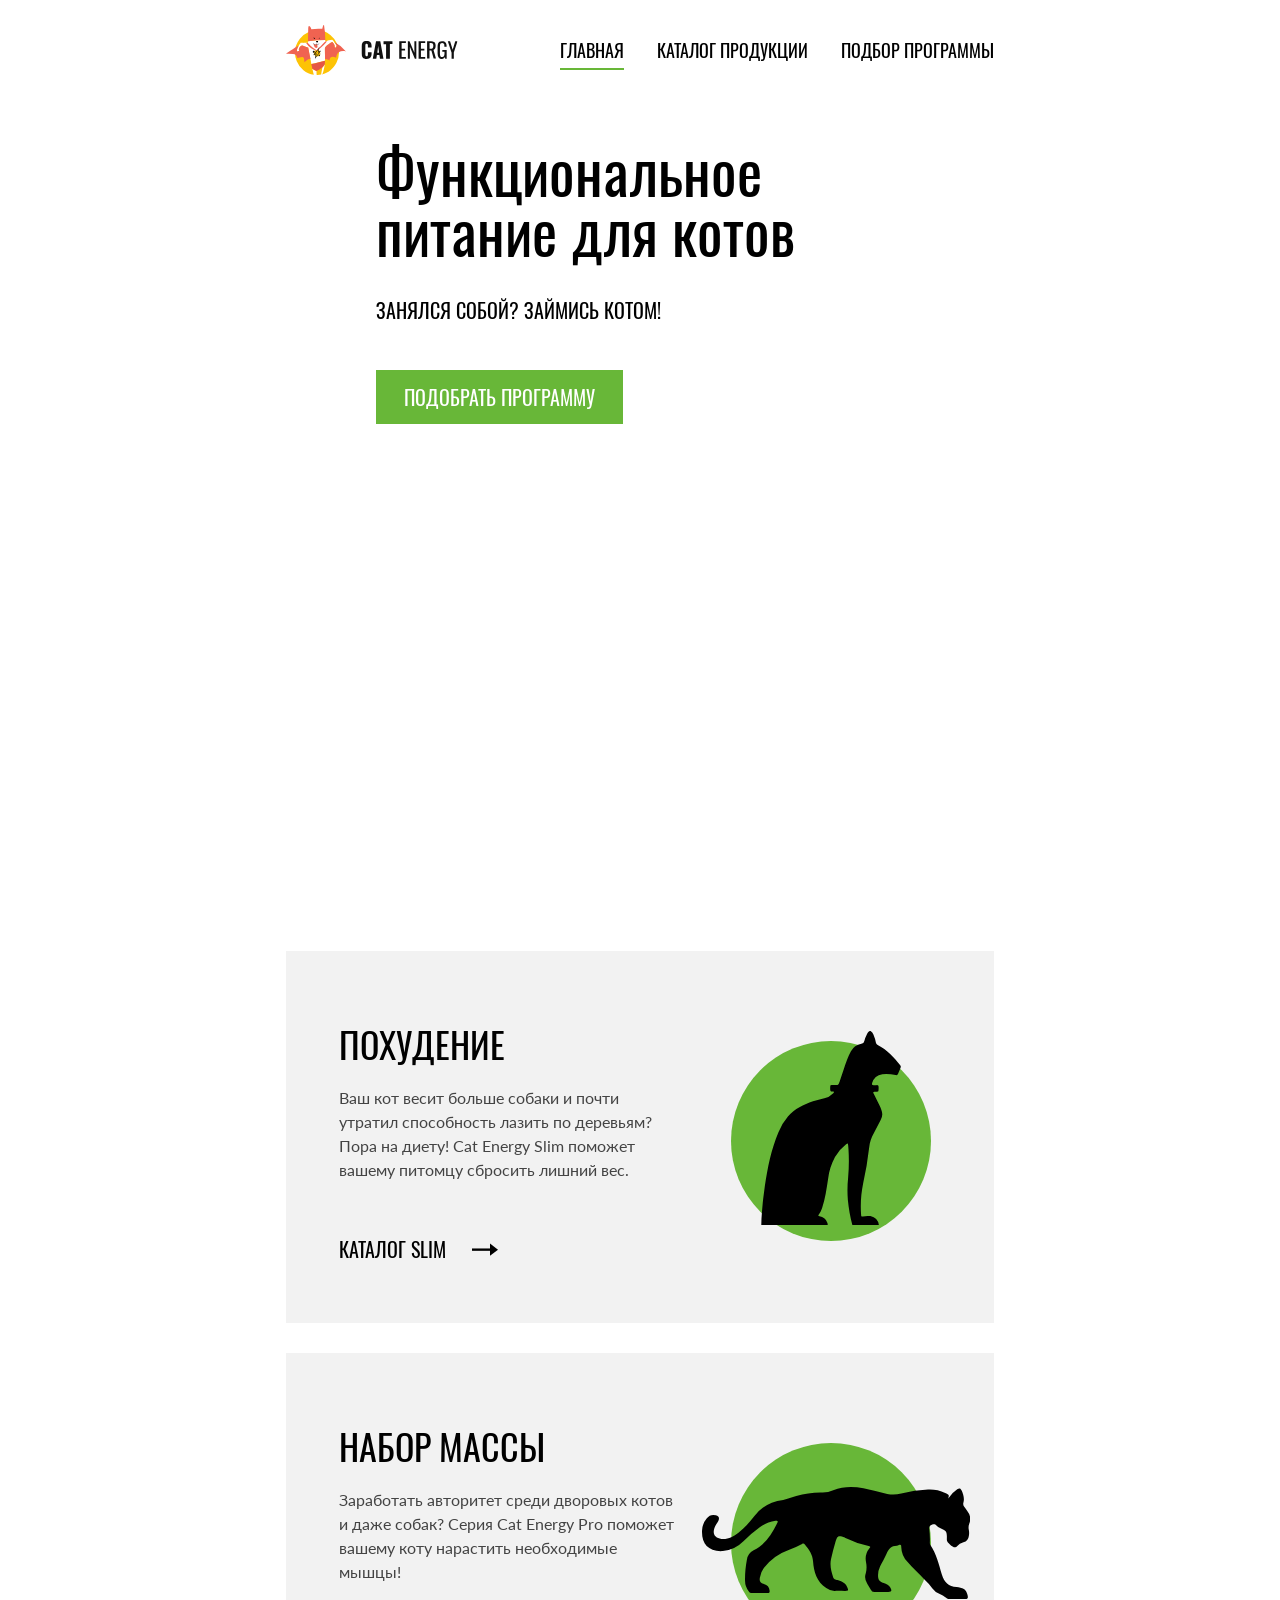
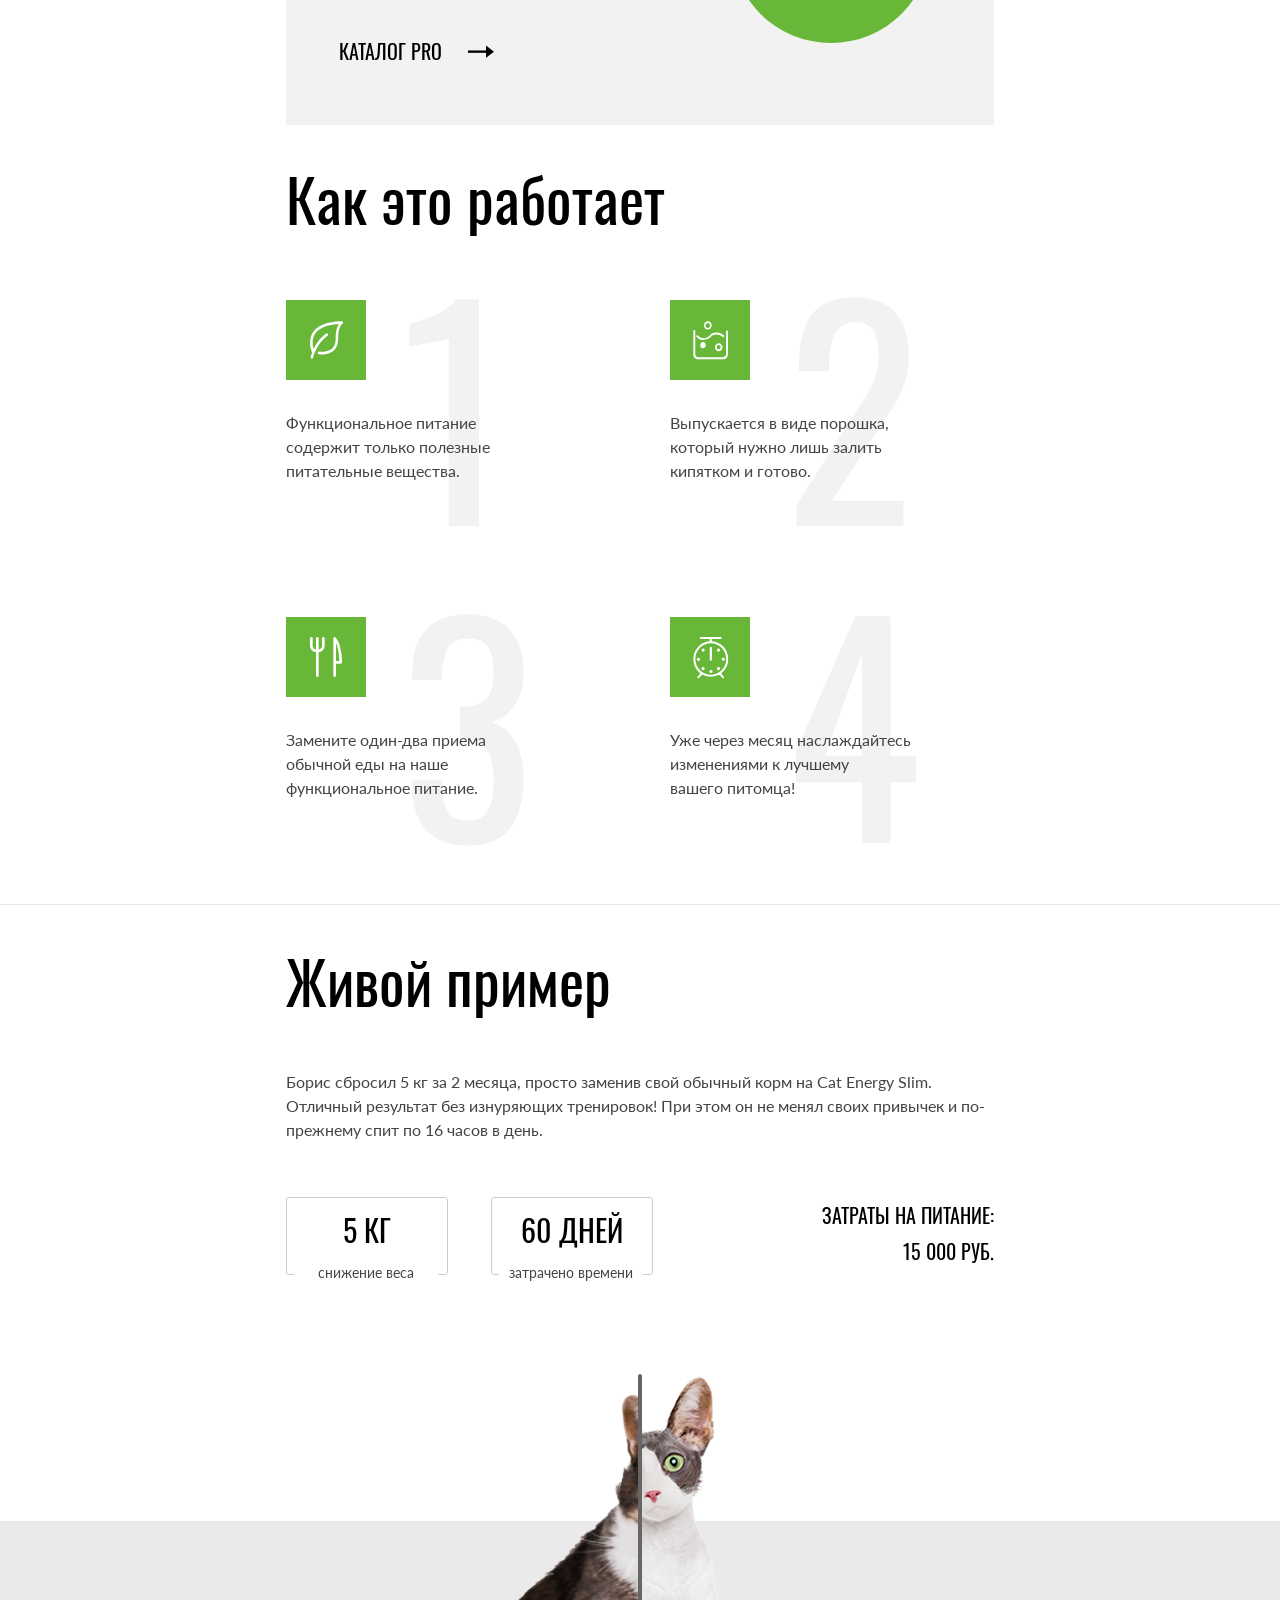
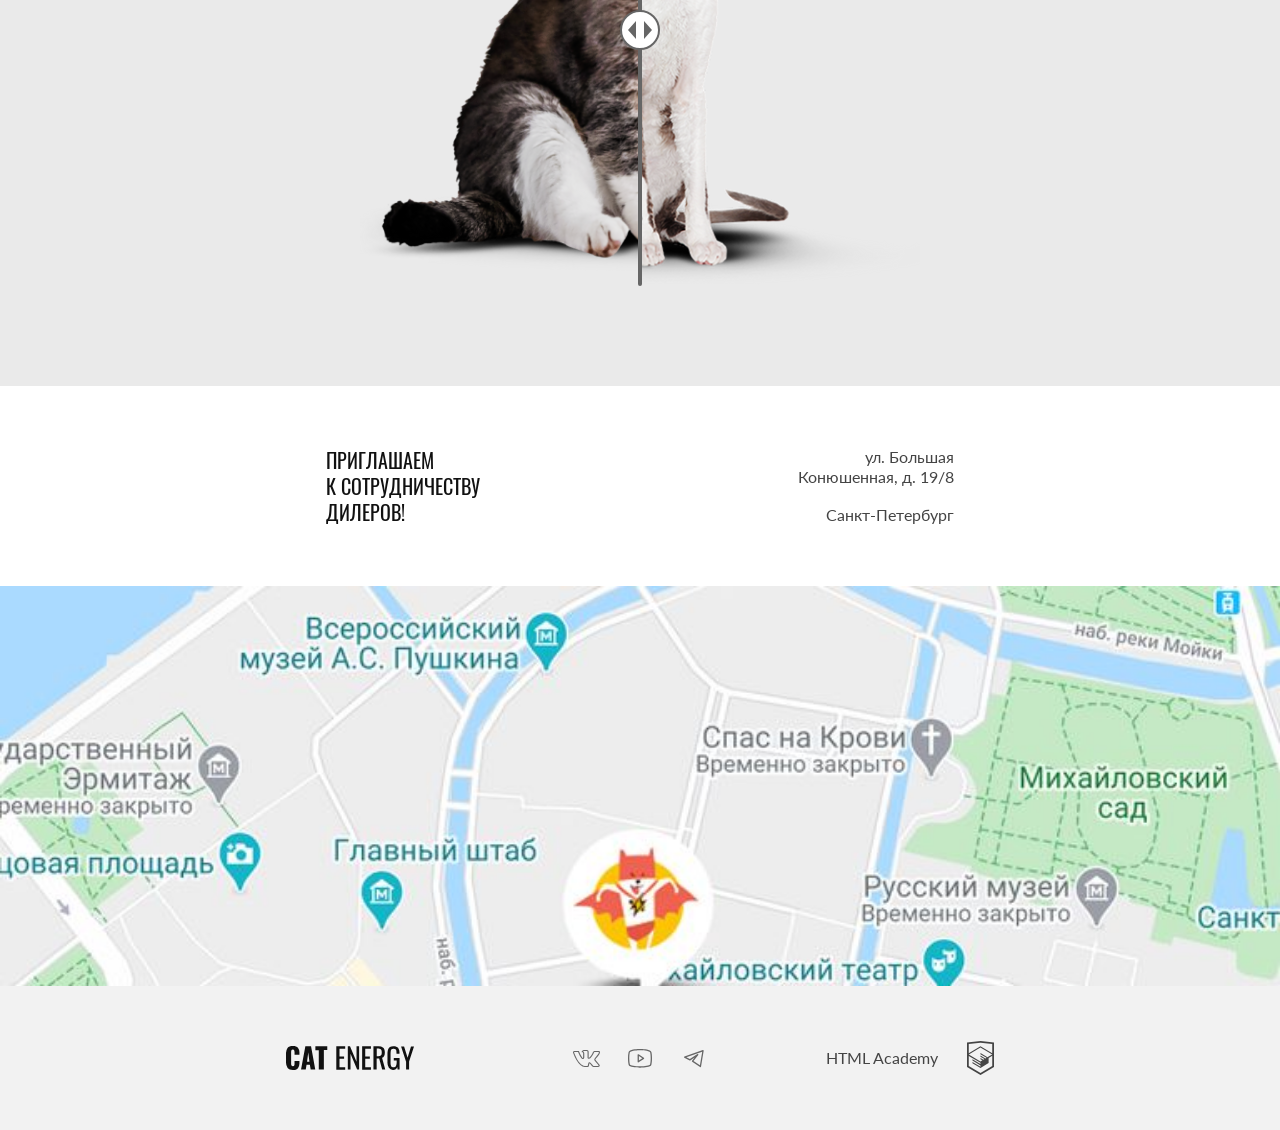
==== commit a9a73285: "Deploying to gh-pages from @ progkuchumov/2693979-cat-energy-2@ad276f26ee9087ae41c581bd09dd0569b9d7a" ====
--- a/10/index.html
+++ b/10/index.html
@@ -1 +1 @@
-<!DOCTYPE html><html class="page" lang="ru"><head><meta charset="UTF-8"><title>Cat energy</title><meta name="viewport" content="width=device-width,initial-scale=1"><link rel="stylesheet" href="styles/styles.css"><link rel="icon" href="favicon.ico"><link rel="icon" href="favicons/icon.svg" type="image/svg+xml"><link rel="apple-touch-icon" href="favicons/180.png"><link rel="manifest" href="manifest.webmanifest"><script src="scripts/index.js" defer="defer"></script></head><body class="page__body"><header class="header page__container"><a class="header__logo logo" href="index.html"><picture><source media="(min-width: 1440px)" width="70" height="59" type="image/svg+xml" srcset="images/logo-desktop.svg"><source media="(min-width: 768px)" width="60" height="50" type="image/svg+xml" srcset="images/logo-tablet.svg"><img src="images/logo-mobile.svg" width="33" height="38" alt="Логотип Cat energy"></picture><span class="visually-hidden">Ссылка на Cat Energy</span></a><nav class="header__navigation main-navigation main-navigation--index main-navigation--no-js"><button class="main-navigation__toggle" type="button"><span class="visually-hidden">Открыть меню</span></button><ul class="main-navigation__list list-reset"><li class="main-navigation__item"><a class="main-navigation__link main-navigation__link--current" href="index.html">Главная</a></li><li class="main-navigation__item"><a class="main-navigation__link" href="catalog.html">Каталог продукции</a></li><li class="main-navigation__item"><a class="main-navigation__link" href="choose.html">Подбор программы</a></li></ul></nav></header><main class="page__main"><section class="hero"><div class="hero__container page__container"><h1 class="hero__title title">Функциональное питание для котов</h1><p class="hero__subtitle title">Занялся собой? Займись котом!</p><div class="hero__image"><picture><source media="(min-width: 1440px)" width="552" height="499" type="image/png" srcset="images/hero-image-desktop@1x.png, images/hero-image-desktop@2x.png 2x"><source media="(min-width: 768px)" width="709" height="609" type="image/png" srcset="images/hero-image-tablet@1x.png, images/hero-image-tablet@2x.png 2x"><img src="images/hero-image-mobile@1x.png" srcset="images/hero-image-mobile@2x.png 2x" width="280" height="270" alt="Cat Energy pro со вкусом курицы"></picture></div><a class="hero__button button" href="choose.html">Подобрать программу</a></div></section><section class="catalog-promo page__container"><h2 class="visually-hidden">Подбор программ в зависимости от цели</h2><ul class="catalog-promo__list list-reset"><li class="catalog-promo__item catalog-promo__item--primary"><h3 class="catalog-promo__title title">Похудение</h3><p class="catalog-promo__text">Ваш кот весит больше собаки и почти утратил способность лазить по деревьям? Пора на диету! Cat Energy Slim поможет вашему питомцу сбросить лишний вес.</p><a class="catalog-promo__link" href="catalog-slim.html">Каталог slim</a></li><li class="catalog-promo__item catalog-promo__item--secondary"><h3 class="catalog-promo__title title">Набор массы</h3><p class="catalog-promo__text">Заработать авторитет среди дворовых котов и даже собак? Серия Cat Energy Pro поможет вашему коту нарастить необходимые мышцы!</p><a class="catalog-promo__link" href="catalog-pro.html">Каталог pro</a></li></ul></section><section class="advantages page__container"><h2 class="advantages__title title">Как это работает</h2><ul class="advantages__list list-reset"><li class="advantages__item advantages__item--first">Функциональное питание содержит только полезные питательные вещества.</li><li class="advantages__item advantages__item--second">Выпускается в виде порошка, который нужно лишь залить кипятком и готово.</li><li class="advantages__item advantages__item--third">Замените один-два приема обычной еды на наше функциональное питание.</li><li class="advantages__item advantages__item--fourth">Уже через месяц наслаждайтесь изменениями к лучшему<br>вашего питомца!</li></ul></section><section class="example"><div class="example__container page__container"><div class="example__text-block"><h2 class="example__title title">Живой пример</h2><p class="example__text">Борис сбросил 5 кг за 2 месяца, просто заменив свой обычный корм на Cat Energy Slim. Отличный результат без изнуряющих тренировок! При этом он не менял своих привычек и по-прежнему спит по 16 часов в день.</p><div class="example__result result"><p class="result__block"><span class="result__accent">5 кг</span> <span class="result__description">снижение веса</span></p><p class="result__block"><span class="result__accent">60 дней</span> <span class="result__description">затрачено времени</span></p><p class="result__expenses">Затраты на питание: <span class="result__expenses-accent">15 000 руб.</span></p></div></div><div class="example__result-slider slider"><picture><source media="(min-width: 768px)" width="560" height="512" type="image/png" srcset="images/cat-slider-before-tablet-desktop@1x.png, images/cat-slider-before-tablet-desktop@2x.png 2x"><img class="slider__image slider__image--before" src="images/cat-slider-before-mobile@1x.png" srcset="images/cat-slider-before-mobile@2x.png 2x" width="280" height="256" alt="Кот до похудения"></picture><picture><source media="(min-width: 768px)" width="560" height="512" type="image/png" srcset="images/cat-slider-after-tablet-desktop@1x.png, images/cat-slider-after-tablet-desktop@2x.png 2x"><img class="slider__image slider__image--after" src="images/cat-slider-after-mobile@1x.png" srcset="images/cat-slider-after-mobile@2x.png 2x" width="280" height="256" alt="Кот после похудения"></picture><label class="visually-hidden" for="slider-range">Показать картинку до или после</label> <input class="slider__range" type="range" min="0" max="100" value="50" step="1" id="slider-range" name="slider-range"><div class="slider__range-visible"></div></div></div></section><section class="contacts"><div class="page__container"><h2 class="visually-hidden">Контакты</h2><div class="contacts__block"><p class="contacts__description">Приглашаем<br>к сотрудничеству дилеров!</p><address class="contacts__address"><span class="contacts__address-item">ул. Большая Конюшенная, д. 19/8</span> <span class="contacts__address-item">Санкт-Петербург</span></address></div></div><div class="contacts__map"><!-- <iframe src="https://www.google.com/maps/embed?pb=!1m18!1m12!1m3!1d1998.5991047846956!2d30.32050837756397!3d59.93879417491517!2m3!1f0!2f0!3f0!3m2!1i1024!2i768!4f13.1!3m3!1m2!1s0x4696310fca5afc31%3A0xa24b26c0d196de71!2z0JHQvtC70YzRiNCw0Y8g0JrQvtC90Y7RiNC10L3QvdCw0Y8g0YPQuy4sIDE5LCDQodCw0L3QutGCLdCf0LXRgtC10YDQsdGD0YDQsywgMTkxMTg2!5e0!3m2!1sru!2sru!4v1782507037736!5m2!1sru!2sru" width="100%" height="100%" allowfullscreen="" loading="lazy" referrerpolicy="strict-origin-when-cross-origin"></iframe> --></div></section></main><footer class="footer"><div class="footer__container page__container"><a class="footer__logo" href="index.html"><span class="visually-hidden">Ссылка на Cat Energy</span></a><ul class="footer__social social list-reset"><li class="social__item"><a class="social__link social__link--vk" href="https://vk.com/htmlacademy"><span class="visually-hidden">ВКонтакте</span></a></li><li class="social__item"><a class="social__link social__link--youtube" href="https://www.youtube.com/user/htmlacademyru"><span class="visually-hidden">Youtube</span></a></li><li class="social__item"><a class="social__link social__link--telegram" href="https://t.me/htmlacademy"><span class="visually-hidden">Telegram</span></a></li></ul><a class="footer__html-academy" href="https://htmlacademy.ru/intensive/adaptive">HTML Academy</a></div></footer></body></html>+<!DOCTYPE html><html class="page" lang="ru"><head><meta charset="UTF-8"><title>Cat energy</title><meta name="viewport" content="width=device-width,initial-scale=1"><link rel="stylesheet" href="styles/styles.css"><link rel="icon" href="favicon.ico"><link rel="icon" href="favicons/icon.svg" type="image/svg+xml"><link rel="apple-touch-icon" href="favicons/180.png"><link rel="manifest" href="manifest.webmanifest"><script src="scripts/index.js" defer="defer"></script></head><body class="page__body"><header class="header page__container"><a class="header__logo logo" href="index.html"><picture><source media="(min-width: 1440px)" width="70" height="59" type="image/svg+xml" srcset="images/logo-desktop.svg"><source media="(min-width: 768px)" width="60" height="50" type="image/svg+xml" srcset="images/logo-tablet.svg"><img src="images/logo-mobile.svg" width="33" height="38" alt="Логотип Cat energy"></picture><span class="visually-hidden">Ссылка на Cat Energy</span></a><nav class="header__navigation main-navigation main-navigation--index main-navigation--no-js"><button class="main-navigation__toggle" type="button"><span class="visually-hidden">Открыть меню</span></button><ul class="main-navigation__list list-reset"><li class="main-navigation__item"><a class="main-navigation__link main-navigation__link--current" href="index.html">Главная</a></li><li class="main-navigation__item"><a class="main-navigation__link" href="catalog.html">Каталог продукции</a></li><li class="main-navigation__item"><a class="main-navigation__link" href="choose.html">Подбор программы</a></li></ul></nav></header><main class="page__main"><section class="hero"><div class="hero__container page__container"><h1 class="hero__title title">Функциональное питание для котов</h1><p class="hero__subtitle title">Занялся собой? Займись котом!</p><div class="hero__image"><picture><source media="(min-width: 1440px)" width="552" height="499" type="image/png" srcset="images/hero-image-desktop@1x.png, images/hero-image-desktop@2x.png 2x"><source media="(min-width: 768px)" width="709" height="609" type="image/png" srcset="images/hero-image-tablet@1x.png, images/hero-image-tablet@2x.png 2x"><img src="images/hero-image-mobile@1x.png" srcset="images/hero-image-mobile@2x.png 2x" width="280" height="270" alt="Cat Energy pro со вкусом курицы"></picture></div><a class="hero__button button" href="choose.html">Подобрать программу</a></div></section><section class="catalog-promo page__container"><h2 class="visually-hidden">Подбор программ в зависимости от цели</h2><ul class="catalog-promo__list list-reset"><li class="catalog-promo__item catalog-promo__item--primary"><h3 class="catalog-promo__title title">Похудение</h3><p class="catalog-promo__text">Ваш кот весит больше собаки и почти утратил способность лазить по деревьям? Пора на диету! Cat Energy Slim поможет вашему питомцу сбросить лишний вес.</p><a class="catalog-promo__link" href="catalog-slim.html">Каталог slim</a></li><li class="catalog-promo__item catalog-promo__item--secondary"><h3 class="catalog-promo__title title">Набор массы</h3><p class="catalog-promo__text">Заработать авторитет среди дворовых котов и даже собак? Серия Cat Energy Pro поможет вашему коту нарастить необходимые мышцы!</p><a class="catalog-promo__link" href="catalog-pro.html">Каталог pro</a></li></ul></section><section class="advantages page__container"><h2 class="advantages__title title">Как это работает</h2><ul class="advantages__list list-reset"><li class="advantages__item advantages__item--first">Функциональное питание содержит только полезные питательные вещества.</li><li class="advantages__item advantages__item--second">Выпускается в виде порошка, который нужно лишь залить кипятком и готово.</li><li class="advantages__item advantages__item--third">Замените один-два приема обычной еды на наше функциональное питание.</li><li class="advantages__item advantages__item--fourth">Уже через месяц наслаждайтесь изменениями к лучшему<br>вашего питомца!</li></ul></section><section class="example"><div class="example__container page__container"><div class="example__text-block"><h2 class="example__title title">Живой пример</h2><p class="example__text">Борис сбросил 5 кг за 2 месяца, просто заменив свой обычный корм на Cat Energy Slim. Отличный результат без изнуряющих тренировок! При этом он не менял своих привычек и по-прежнему спит по 16 часов в день.</p><div class="example__result result"><p class="result__block"><span class="result__accent">5 кг</span> <span class="result__description">снижение веса</span></p><p class="result__block"><span class="result__accent">60 дней</span> <span class="result__description">затрачено времени</span></p><p class="result__expenses">Затраты на питание: <span class="result__expenses-accent">15 000 руб.</span></p></div></div><div class="example__result-slider slider"><picture><source media="(min-width: 768px)" width="560" height="512" type="image/png" srcset="images/cat-slider-before-tablet-desktop@1x.png, images/cat-slider-before-tablet-desktop@2x.png 2x"><img class="slider__image slider__image--before" src="images/cat-slider-before-mobile@1x.png" srcset="images/cat-slider-before-mobile@2x.png 2x" width="280" height="256" alt="Кот до похудения"></picture><picture><source media="(min-width: 768px)" width="560" height="512" type="image/png" srcset="images/cat-slider-after-tablet-desktop@1x.png, images/cat-slider-after-tablet-desktop@2x.png 2x"><img class="slider__image slider__image--after" src="images/cat-slider-after-mobile@1x.png" srcset="images/cat-slider-after-mobile@2x.png 2x" width="280" height="256" alt="Кот после похудения"></picture><label class="visually-hidden" for="slider-range">Показать картинку до или после</label> <input class="slider__range" type="range" min="0" max="100" value="50" step="1" id="slider-range" name="slider-range"><div class="slider__range-visible"></div></div></div></section><section class="contacts"><div class="page__container"><h2 class="visually-hidden">Контакты</h2><div class="contacts__block"><p class="contacts__description">Приглашаем<br>к сотрудничеству дилеров!</p><address class="contacts__address"><span class="contacts__address-item">ул. Большая Конюшенная, д. 19/8</span> <span class="contacts__address-item">Санкт-Петербург</span></address></div></div><div class="contacts__map"><iframe src="https://www.google.com/maps/embed?pb=!1m18!1m12!1m3!1d1998.5991047846956!2d30.32050837756397!3d59.93879417491517!2m3!1f0!2f0!3f0!3m2!1i1024!2i768!4f13.1!3m3!1m2!1s0x4696310fca5afc31%3A0xa24b26c0d196de71!2z0JHQvtC70YzRiNCw0Y8g0JrQvtC90Y7RiNC10L3QvdCw0Y8g0YPQuy4sIDE5LCDQodCw0L3QutGCLdCf0LXRgtC10YDQsdGD0YDQsywgMTkxMTg2!5e0!3m2!1sru!2sru!4v1782507037736!5m2!1sru!2sru" allowfullscreen="" loading="lazy" referrerpolicy="strict-origin-when-cross-origin"></iframe></div></section></main><footer class="footer"><div class="footer__container page__container"><a class="footer__logo" href="index.html"><span class="visually-hidden">Ссылка на Cat Energy</span></a><ul class="footer__social social list-reset"><li class="social__item"><a class="social__link social__link--vk" href="https://vk.com/htmlacademy"><span class="visually-hidden">ВКонтакте</span></a></li><li class="social__item"><a class="social__link social__link--youtube" href="https://www.youtube.com/user/htmlacademyru"><span class="visually-hidden">Youtube</span></a></li><li class="social__item"><a class="social__link social__link--telegram" href="https://t.me/htmlacademy"><span class="visually-hidden">Telegram</span></a></li></ul><a class="footer__html-academy" href="https://htmlacademy.ru/intensive/adaptive">HTML Academy</a></div></footer></body></html>
--- a/10/styles/styles.css
+++ b/10/styles/styles.css
@@ -1 +1 @@
-@font-face{font-family:Lato;font-weight:400;font-style:normal;src:url(../fonts/lato/Lato-Regular.woff2)format("woff2");font-display:swap}@font-face{font-family:Oswald;font-weight:400;font-style:normal;src:url(../fonts/oswald/oswaldregular.woff2)format("woff2");font-display:swap}*,:before,:after{box-sizing:border-box}body{color:#444;font-family:Lato,Tahoma,sans-serif;font-size:14px;line-height:18px}img{object-fit:contain;max-width:100%;height:auto}.visually-hidden{white-space:nowrap;-webkit-clip-path:inset(100%);clip-path:inset(100%);clip:rect(0 0 0 0);border:0;width:1px;height:1px;margin:-1px;padding:0;position:absolute;overflow:hidden}.list-reset{margin:0;padding:0;list-style:none}.title,.title-accent{margin-top:0;font-family:Oswald,Arial,sans-serif;font-weight:400}.title-accent{background-color:#fff;width:-moz-fit-content;width:fit-content;box-shadow:-35px 0 #fff,35px 0 #fff}@media (width>=768px){.title-accent{margin-left:40px;box-shadow:-40px 0 #fff,40px 0 #fff}}@media (width>=1440px){.title-accent{margin-left:0}}.title-accent:before{content:"";z-index:-1;background-color:#68b738;width:100vw;height:2px;margin-top:10px;display:block;position:absolute;right:0;box-shadow:100vw 0 #68b738}@media (width>=768px){.title-accent:before{margin-top:14px}}@media (width>=1440px){.title-accent:before{margin-top:17px}}.button{color:#fff;text-transform:uppercase;text-align:center;cursor:pointer;background-color:#68b738;border:none;width:100%;padding:10px;font-family:Oswald,Arial,sans-serif;font-size:16px;font-weight:400;line-height:20px;text-decoration:none;display:block}.button--accent{color:#444;background-color:#f2f2f2}.button--big{padding:15px;font-size:20px;line-height:26px}.button:hover,.button:focus{background-color:#5eaa2f}.button:active{color:#ffffff4d}.button--accent:hover,.button--accent:focus,.button--accent:active{color:#444;background-color:#ebebeb}.page{height:100%}.page__body{flex-direction:column;min-height:100%;margin:0;display:flex}.page__container{width:320px;margin:0 auto;padding:0 20px}@media (width>=768px){.page__container{width:768px;padding:0 30px}}@media (width>=1440px){.page__container{width:1440px;padding:0 110px}}.page__main{flex-grow:1;min-width:320px}.header{flex-wrap:wrap;justify-content:space-between;align-items:center;padding-top:14px;padding-bottom:13px;display:flex;position:relative}@media (width>=768px){.header{padding-top:25px;padding-bottom:25px}}@media (width>=1440px){.header{padding-top:55px}}@media (width>=768px){.header__logo{flex:none}.header__navigation{flex:1;margin-left:33px}}.logo{background-image:url(../images/logo-text.svg);background-position:100%;background-repeat:no-repeat;background-size:101px 18px;width:190px;height:38px;display:block}@media (width>=768px){.logo{width:174px;height:50px}}@media (width>=1440px){.logo{background-size:118px 22px;width:202px;height:59px}}.logo:hover,.logo:focus{opacity:.8}.logo:active{opacity:.6}@media (width>=1440px){.main-navigation{max-width:50%}}.main-navigation__toggle{cursor:pointer;background-color:#000;border:none;width:24px;height:24px;margin-top:5px;-webkit-mask-image:url(../icons/stack.svg#toggle);mask-image:url(../icons/stack.svg#toggle);-webkit-mask-size:cover;mask-size:cover;-webkit-mask-repeat:no-repeat;mask-repeat:no-repeat}.main-navigation__toggle:hover,.main-navigation__toggle:focus{background-color:#68b738}.main-navigation__toggle:active{opacity:.3}@media (width>=768px){.main-navigation__toggle{display:none}}.main-navigation__toggle--open{width:18px;height:18px;margin-top:3px;-webkit-mask-image:url(../icons/stack.svg#toggle-open);mask-image:url(../icons/stack.svg#toggle-open)}.main-navigation__list{text-align:center;z-index:5;width:100%;margin-top:20px;position:absolute;left:0}@media (width<=767px){.main-navigation__list{background-color:#fff}}@media (width>=768px){.main-navigation__list{flex-wrap:wrap;justify-content:flex-end;gap:33px;margin-top:0;margin-right:5px;display:flex;position:static}}@media (width>=1440px){.main-navigation__list{margin-right:0}}@media (width<=767px){.main-navigation__list--close{display:none}}.main-navigation__item{border-top:1px solid #e6e6e6;justify-content:center;display:flex}@media (width>=768px){.main-navigation__item{border:none}}.main-navigation__link{color:#000;text-transform:uppercase;padding-top:22px;padding-bottom:24px;font-family:Oswald,Arial,sans-serif;font-size:20px;font-weight:400;line-height:20px;text-decoration:none;display:block}@media (width>=768px){.main-navigation__link{padding-top:0;padding-bottom:0;font-size:18px;line-height:24px}}@media (width>=1440px){.main-navigation__link{font-size:20px}}.main-navigation__link:hover,.main-navigation__link:focus{opacity:.6}.main-navigation__link:active{opacity:.3}@media (width>=1440px){.main-navigation--index .main-navigation__link{color:#fff}}.main-navigation__link--current{position:relative}.main-navigation__link--current:after{content:"";background-color:#68b738;width:100%;height:2px;position:absolute;bottom:-8px;left:0}@media (width<=767px){.main-navigation__link--current:after{bottom:8px}}.main-navigation--index .main-navigation__link:after{background-color:#fff}@media (width<=1439px){.main-navigation--index .main-navigation__link:after{background-color:#68b738}}@media (width<=767px){.main-navigation--no-js{flex-shrink:0;width:320px;margin-left:-20px}.main-navigation--no-js .main-navigation__list{position:unset;margin-bottom:-13px}.main-navigation--no-js .main-navigation__toggle{display:none}}.hero{text-align:center;margin-bottom:20px;padding-top:27px;position:relative}@media (width>=768px){.hero{position:unset;text-align:left;margin-bottom:0;padding-top:40px}}@media (width>=1440px){.hero{margin-bottom:135px;padding-top:85px}}.hero:before,.hero:after{content:"";width:100%;height:302px;display:block;position:absolute;top:0;left:0}@media (width>=768px){.hero:before,.hero:after{display:none}}@media (width>=1440px){.hero:before,.hero:after{width:50%;height:694px;display:block;left:50%}}.hero:before{z-index:-2;background:linear-gradient(90deg,#4e4d52 0% 50%,#454348 50% 100%)}.hero:after{z-index:-1;background:-webkit-linear-gradient(#68b738d9,#68b738d9),-webkit-image-set(url(../images/hero-bg-mobile@1x.jpg) 1x,url(../images/hero-bg-mobile@2x.jpg) 2x) top no-repeat;background:linear-gradient(#68b738d9,#68b738d9),image-set("../images/hero-bg-mobile@1x.jpg" 1x,"../images/hero-bg-mobile@2x.jpg" 2x) top no-repeat}@media (width>=1440px){.hero:after{background-color:#0000;background-image:-webkit-linear-gradient(#68b738d9,#68b738d9),-webkit-image-set(url(../images/hero-bg-desktop@1x.jpg) 1x,url(../images/hero-bg-desktop@2x.jpg) 2x);background-image:linear-gradient(#68b738d9,#68b738d9),image-set("../images/hero-bg-desktop@1x.jpg" 1x,"../images/hero-bg-desktop@2x.jpg" 2x);background-position:0 0,0 0;background-repeat:repeat,no-repeat;background-size:1040px 694px;background-attachment:scroll,scroll;background-origin:padding-box,padding-box;background-clip:border-box,border-box}}@media (width>=768px){.hero__container{grid-template-areas:"title""subtitle""button""image";margin-bottom:3px;display:grid}}@media (width>=1440px){.hero__container{grid-template-areas:"title image""subtitle image""button image"".image";align-items:start}}.hero__title,.hero__subtitle{color:#fff}@media (width>=768px){.hero__title,.hero__subtitle{color:#000;margin-left:90px}}@media (width>=1440px){.hero__title,.hero__subtitle{margin-left:80px}}.hero__title{margin-bottom:25px;font-size:36px;line-height:36px}@media (width>=768px){.hero__title{grid-area:title;max-width:420px;margin-bottom:40px;font-size:60px;line-height:60px}}.hero__subtitle{text-transform:uppercase;margin-bottom:31px;font-size:14px;line-height:14px}@media (width>=768px){.hero__subtitle{grid-area:subtitle;margin-bottom:50px;font-size:20px;line-height:20px}.hero__button{grid-area:button;justify-self:start;width:auto;margin-left:90px;padding:14px 28px;font-size:20px;line-height:26px;display:inline-block}}@media (width>=1440px){.hero__button{margin-left:80px}}@media (width>=768px){.hero__image{grid-area:image;margin-top:-84px}}@media (width>=1440px){.hero__image{margin-left:-270px}}.hero__image img{display:block}.catalog-promo__list{flex-wrap:wrap;gap:20px;margin-bottom:20px;display:flex}@media (width>=768px){.catalog-promo__list{gap:30px;margin-bottom:30px}}@media (width>=1440px){.catalog-promo__list{gap:80px;margin-bottom:70px}}.catalog-promo__item{background-color:#f2f2f2;padding:24px 20px 20px;position:relative}.catalog-promo__item:before{content:"";background-color:#68b738;border-radius:50%;width:50px;height:50px;display:block;position:absolute}.catalog-promo__item:after{content:"";background-color:#000;display:block;position:absolute;-webkit-mask-repeat:no-repeat;mask-repeat:no-repeat}.catalog-promo__item--primary:after{width:36px;height:50px;top:21px;left:27px;-webkit-mask-image:url(../icons/stack.svg#promo-primary);mask-image:url(../icons/stack.svg#promo-primary)}.catalog-promo__item--secondary:after{width:67px;height:28px;top:35px;left:12px;-webkit-mask-image:url(../icons/stack.svg#promo-secondary);mask-image:url(../icons/stack.svg#promo-secondary)}@media (width>=768px) and (width<=1439px){.catalog-promo__item{min-height:372px;padding:70px 316px 57px 53px}.catalog-promo__item:before{width:200px;height:200px;top:90px;right:63px}.catalog-promo__item--primary:after{width:140px;height:194px;top:80px;left:auto;right:93px}.catalog-promo__item--secondary:after{width:268px;height:112px;top:134px;left:auto;right:24px}}@media (width>=1440px){.catalog-promo__item{flex-basis:570px;padding:52px 52px 62px}.catalog-promo__item:before{width:100px;height:100px;margin-top:-5px}.catalog-promo__item--primary:after{width:70px;height:97px;top:39px;left:70px}.catalog-promo__item--secondary:after{width:135px;height:56px;top:65px;left:35px}}.catalog-promo__title,.catalog-promo__link{color:#000;text-transform:uppercase}.catalog-promo__title{margin-bottom:29px;margin-left:70px;padding-top:5px;font-size:24px;line-height:36px}@media (width>=768px){.catalog-promo__title{margin-bottom:24px;margin-left:0;font-size:36px}}@media (width>=1440px){.catalog-promo__title{margin-bottom:74px;margin-left:162px;padding-top:23px}}.catalog-promo__text{margin-top:0;margin-bottom:23px}@media (width>=768px){.catalog-promo__text{font-size:16px;line-height:24px}}.catalog-promo__text:last-of-type{margin-bottom:59px}@media (width<=767px){.catalog-promo__text:last-of-type{border-bottom:1px solid #d9d9d9;margin-bottom:19px;padding-bottom:23px}}@media (width>=1440px){.catalog-promo__text:last-of-type{margin-bottom:33px}}.catalog-promo__link{font-family:Oswald,Arial,sans-serif;font-size:16px;font-weight:400;line-height:16px;text-decoration:none}.catalog-promo__link:after{content:"";background-color:#000;width:32px;height:16px;margin-left:15px;display:inline-block;-webkit-mask-image:url(../icons/stack.svg#arrow-right);mask-image:url(../icons/stack.svg#arrow-right);-webkit-mask-position:-12px 0;mask-position:-12px 0;-webkit-mask-size:cover;mask-size:cover;-webkit-mask-repeat:no-repeat;mask-repeat:no-repeat}.catalog-promo__link:hover:after,.catalog-promo__link:focus:after{-webkit-mask-position:0 0;mask-position:0 0}.catalog-promo__link:active{opacity:.3}@media (width>=768px){.catalog-promo__link{font-size:20px}.catalog-promo__link:after{width:38px;margin-left:26px}}.catalog{margin-bottom:25px;padding-top:27px}.catalog:before,.catalog:after{content:"";width:100vw;height:1px;display:block;position:absolute;right:0}.catalog:before{background-color:#d9d9d9;margin-top:-27px}.catalog:after{background-color:#ebebeb}@media (width>=768px){.catalog{padding-top:40px}.catalog:before,.catalog:after{display:none}}@media (width>=1440px){.catalog{padding-top:48px}}.catalog__title{color:#000;margin-bottom:41px;font-size:36px;line-height:36px}@media (width>=768px){.catalog__title{margin-bottom:84px;font-size:60px;line-height:60px}}.catalog__list{flex-wrap:wrap;gap:24px;display:flex}@media (width>=768px){.catalog__list{gap:60px;margin-bottom:74px}}@media (width>=1440px){.catalog__list{gap:60px 80px}}.catalog__item{width:100%}.catalog__item:before{content:"";background-color:#ebebeb;width:100vw;height:1px;margin-top:-20px;display:block;position:absolute;right:0}@media (width>=768px){.catalog__item{width:calc(50% - 30px)}.catalog__item:not(:last-child){background-image:linear-gradient(#fff 81px,#f2f2f2 81px)}.catalog__item:before{display:none}}@media (width>=768px) and (width>=1440px){.catalog__item{width:calc(25% - 60px)}}.product-card{grid-template-columns:1fr 1fr;grid-template-areas:"image title""image parameters""button button";padding-top:20px;display:grid}@media (width>=768px){.product-card{grid-template-columns:1fr;grid-template-areas:"image""title""parameters""button";justify-items:center;padding:10px 37px 40px}}@media (width>=1440px){.product-card{padding:10px 40px 38px}}.product-card__image-link,.product-card__title-link{text-decoration:none}.product-card__image-link{grid-area:image;justify-content:center;align-items:center;height:107px;display:flex}@media (width>=768px){.product-card__image-link{width:200px;height:210px;margin-bottom:22px}}@media (width>=1440px){.product-card__image-link{width:169px;margin-bottom:13px}}.product-card__image{display:block}.product-card__title-link{grid-area:title}.product-card__title{text-transform:uppercase;color:#222;margin-top:0;margin-bottom:16px;padding-right:50px;font-family:Oswald,Arial,sans-serif;font-size:16px;font-weight:400;line-height:20px}@media (width>=768px){.product-card__title{text-align:center;max-width:135px;margin-bottom:20px;padding-right:0;font-size:20px;line-height:24px}}@media (width>=1440px){.product-card__title{margin-bottom:25px}}.product-card__image-link:hover,.product-card__image-link:focus,.product-card__title-link:hover,.product-card__title-link:focus{opacity:.6}.product-card__image-link:active,.product-card__title-link:active{opacity:.3}.product-card__parameters{color:#444;flex-wrap:wrap;grid-area:parameters;font-family:Lato,Tahoma,sans-serif;font-size:12px;font-weight:400;line-height:16px;display:flex}@media (width>=768px){.product-card__parameters{width:100%;margin-bottom:7px}}@media (width>=1440px){.product-card__parameters{margin-bottom:10px}}.product-card__parameter-name,.product-card__parameter-value{width:50%;margin:0;padding:0}@media (width>=768px){.product-card__parameter-name,.product-card__parameter-value{border-bottom:1px solid #cdcdcd;margin-bottom:7px;padding-bottom:4px;font-size:16px;line-height:20px}}@media (width>=1440px){.product-card__parameter-name,.product-card__parameter-value{margin-bottom:6px;padding-bottom:6px}}.product-card__parameter-value{text-align:right}.product-card__buy-button{grid-area:button;margin-top:18px}.product-card-add{text-align:center;flex-direction:column;justify-content:space-between;align-items:center;padding-top:20px;padding-bottom:25px;display:flex}@media (width>=768px){.product-card-add{border:2px solid #f2f2f2;margin-top:81px;padding:50px 40px 37px}}@media (width>=1440px){.product-card-add{padding-left:38px;padding-right:38px}}.product-card-add__show-more{color:#444;margin-bottom:20px;font-family:Lato,Tahoma,sans-serif;font-size:12px;font-weight:400;line-height:16px;text-decoration:none}@media (width>=768px){.product-card-add__show-more{max-width:170px;font-size:16px;line-height:18px}}.product-card-add__show-more:before{content:"";background-color:#d3d3d3;width:30px;height:30px;margin:6px auto 23px;display:block;-webkit-mask-image:url(../icons/stack.svg#plus);mask-image:url(../icons/stack.svg#plus);-webkit-mask-size:cover;mask-size:cover;-webkit-mask-repeat:no-repeat;mask-repeat:no-repeat}@media (width>=768px){.product-card-add__show-more:before{width:60px;height:60px;margin-top:0;margin-bottom:50px}}@media (width>=1440px){.product-card-add__show-more:before{margin-bottom:40px}}.product-card-add__show-more:hover,.product-card-add__show-more:focus{opacity:.6}.product-card-add__show-more:active{opacity:.3}.product-card-add__accent{text-transform:uppercase;color:#111;margin-bottom:8px;font-family:Oswald,Arial,sans-serif;font-size:16px;font-weight:400;line-height:20px;display:block}@media (width>=768px){.product-card-add__accent{max-width:135px;margin:0 auto 23px;font-size:20px;line-height:24px}}.additional-catalog{margin-bottom:40px}@media (width>=768px){.additional-catalog{margin-bottom:80px}}@media (width>=1440px){.additional-catalog{margin-bottom:96px}}.additional-catalog__title{color:#000;margin-bottom:35px;font-size:24px;line-height:24px}@media (width>=768px){.additional-catalog__title{margin-bottom:80px;font-size:32px;line-height:32px}}@media (width>=1440px){.additional-catalog__title{margin-bottom:78px;font-size:40px;line-height:40px}.additional-catalog__container{grid-template-columns:1fr 245px;grid-template-areas:"list promo";align-items:start;gap:80px;display:grid}}.additional-catalog__list{border-top:1px solid #cdcdcd;border-bottom:1px solid #cdcdcd;margin-bottom:35px}@media (width>=768px){.additional-catalog__list{border:1px solid #cdcdcd;margin-bottom:70px}}@media (width>=1440px){.additional-catalog__list{border-left:none;border-right:none;grid-area:list;margin-bottom:0}}.additional-catalog__item{padding-top:13px;padding-bottom:18px}@media (width>=768px){.additional-catalog__item{padding:24px 38px 29px}}@media (width>=1440px){.additional-catalog__item{padding:15px 0 16px}}.additional-catalog__item:not(:last-child){border-bottom:1px solid #cdcdcd}@media (width>=1440px){.additional-catalog__promo{grid-area:promo}}@media (width>=768px){.additional-product{flex-wrap:wrap;display:flex}}@media (width>=1440px){.additional-product{align-items:center}}.additional-product__title{color:#222;text-transform:uppercase;margin-bottom:13px;font-size:16px;line-height:16px}@media (width>=768px){.additional-product__title{margin-bottom:25px;font-size:20px;line-height:20px}}@media (width>=1440px){.additional-product__title{max-width:325px;margin-bottom:0}}.additional-product__parameters{color:#444;flex-wrap:wrap;margin-bottom:15px;font-family:Lato,Tahoma,sans-serif;font-size:14px;font-weight:400;line-height:14px;display:flex}@media (width>=768px){.additional-product__parameters{margin-top:3px;margin-left:auto;font-size:16px;line-height:20px}}@media (width>=1440px){.additional-product__parameters{align-items:center;margin-top:0;margin-bottom:0}}.additional-product__parameter-name,.additional-product__parameter-value{width:50%;margin:0;padding:0}@media (width>=768px){.additional-product__parameter-name{width:auto}}@media (width>=1440px){.additional-product__parameter-name{width:243px}}.additional-product__parameter-value{text-align:right}@media (width>=768px){.additional-product__parameter-value{width:91px}}@media (width>=1440px){.additional-product__parameter-value{text-align:left;width:82px}.additional-product__buy-button{width:244px}}.promo{text-align:center;background-color:#0000;background-image:-webkit-linear-gradient(#68b738d9,#68b738d9),-webkit-image-set(url(../images/promo-bg-mobile@1x.jpg) 1x,url(../images/promo-bg-mobile@2x.jpg) 2x);background-image:linear-gradient(#68b738d9,#68b738d9),image-set("../images/promo-bg-mobile@1x.jpg" 1x,"../images/promo-bg-mobile@2x.jpg" 2x);background-position:0 0,top;background-repeat:repeat,no-repeat;background-size:cover;background-attachment:scroll,scroll;background-origin:padding-box,padding-box;background-clip:border-box,border-box;min-height:290px;padding:58px 58px 43px}@media (width>=768px) and (width<=1439px){.promo{text-align:left;background:-webkit-linear-gradient(#68b738d9,#68b738d9),-webkit-image-set(url(../images/promo-bg-tablet@1x.jpg) 1x,url(../images/promo-bg-tablet@2x.jpg) 2x) top no-repeat;background:linear-gradient(#68b738d9,#68b738d9),image-set("../images/promo-bg-tablet@1x.jpg" 1x,"../images/promo-bg-tablet@2x.jpg" 2x) top no-repeat;align-items:center;min-height:200px;padding:57px 125px 60px 77px;display:flex}}@media (width>=1440px){.promo{background:-webkit-linear-gradient(#68b738d9,#68b738d9),-webkit-image-set(url(../images/promo-bg-desktop@1x.jpg) 1x,url(../images/promo-bg-desktop@2x.jpg) 2x) top no-repeat;background:linear-gradient(#68b738d9,#68b738d9),image-set("../images/promo-bg-desktop@1x.jpg" 1x,"../images/promo-bg-desktop@2x.jpg" 2x) top no-repeat;width:245px;min-height:288px;padding-left:42px;padding-right:42px}}.promo:before{content:"";background-image:url(../icons/stack.svg#promo-gift);background-position:50%;background-repeat:no-repeat;width:80px;height:80px;margin:0 auto 48px;display:block}@media (width>=768px) and (width<=1439px){.promo:before{margin:0;position:absolute}}.promo__text{color:#fff;margin:0;font-family:Lato,Tahoma,sans-serif;font-size:16px;font-weight:400;line-height:20px}@media (width>=768px) and (width<=1439px){.promo__text{width:165px;margin-left:auto}}.subscription{margin-bottom:40px}@media (width>=768px){.subscription{margin-bottom:80px}}@media (width>=1440px){.subscription{margin-bottom:104px}}.subscription__title,.subscription__text{color:#000;line-height:24px}.subscription__title{margin-bottom:30px;font-size:24px}@media (width>=768px){.subscription__title{margin-bottom:66px;font-size:32px;line-height:32px}}@media (width>=1440px){.subscription__title{margin-bottom:72px;font-size:40px;line-height:40px}}@media (width>=768px){.subscription__container-padding{padding-left:38px;padding-right:38px}}@media (width>=1440px){.subscription__container-padding{max-width:752px;margin:0 auto;padding:0}}.subscription__text{text-align:center;margin-top:0;margin-bottom:25px;font-family:Oswald,Arial,sans-serif;font-size:16px}@media (width>=768px){.subscription__text{font-size:24px;line-height:32px}.subscription__form{align-items:flex-start;display:flex}}.subscription__input{color:#444;text-transform:uppercase;border:1px solid #e7e7e7;width:100%;height:56px;margin-bottom:16px;padding:13px;font-family:Oswald,Arial,sans-serif;font-size:20px}@media (width>=768px){.subscription__input{flex:1;margin-bottom:0}}.subscription__input:hover{border-color:#cdcdcd}.subscription__input:focus{border:2px solid #444}.subscription__input:user-invalid{border:2px solid #ff8282}.subscription__input::placeholder{color:#444;opacity:1}@media (width>=768px){.subscription__button{flex:0 0 256px}}.advantages{padding-bottom:49px}@media (width>=768px){.advantages{padding-top:13px;padding-bottom:60px}}@media (width>=1440px){.advantages{padding-top:0;padding-bottom:0}}.advantages__title{color:#000;margin-bottom:40px;font-size:36px;line-height:40px}@media (width>=768px){.advantages__title{margin-bottom:72px;font-size:60px;line-height:60px}}.advantages__list{flex-wrap:wrap;gap:20px;display:flex}@media (width>=768px){.advantages__list{counter-reset:item;gap:90px 135px}}@media (width>=1440px){.advantages__list{gap:80px}}.advantages__item{min-height:60px;padding-left:80px;position:relative}.advantages__item:before{content:"";background-repeat:no-repeat;background-size:cover;width:60px;height:60px;display:block;position:absolute;left:0}@media (width>=768px){.advantages__item:before{width:80px;height:80px;margin-bottom:31px;position:static}}.advantages__item--first:before{background-image:url(../icons/stack.svg#advantages-first)}.advantages__item--second:before{background-image:url(../icons/stack.svg#advantages-second)}.advantages__item--third:before{background-image:url(../icons/stack.svg#advantages-third)}.advantages__item--fourth:before{background-image:url(../icons/stack.svg#advantages-fourth)}@media (width>=768px){.advantages__item{width:calc(50% - 105px);min-height:227px;padding-left:0;font-size:16px;line-height:24px}.advantages__item:after{content:counter(item);counter-increment:item;z-index:-1;color:#f2f2f2;font-family:Oswald,Arial,sans-serif;font-size:280px;line-height:280px;position:absolute;top:-40px;left:115px}}@media (width>=1440px){.advantages__item{width:calc(25% - 60px);min-height:280px}}.advantages__item br{display:none}@media (width>=768px){.advantages__item br{display:unset}}.example{padding-top:25px;padding-bottom:40px;position:relative}.example:after{content:"";z-index:-1;background-color:#eaeaea;width:100%;height:100%;position:absolute;bottom:0;left:0}@media (width>=768px) and (width<=1439px){.example{border-top:1px solid #e6e6e6}}@media (width>=768px){.example{padding-top:45px}.example:after{height:43%}}@media (width>=1440px){.example:after{height:74%}.example{padding-top:30px;padding-bottom:25px}.example__container{grid-template-columns:1fr 1fr;display:grid}}.example__title{color:#000;margin-bottom:40px;font-size:36px;line-height:40px}@media (width>=768px){.example__title{margin-bottom:60px;font-size:60px;line-height:60px}}@media (width>=1440px){.example__title{margin-bottom:145px}}.example__text{margin-top:0;margin-bottom:20px}@media (width>=768px){.example__text{margin-bottom:55px;font-size:16px;line-height:24px}}@media (width>=1440px){.example__text{max-width:435px;margin-bottom:69px}}.example__result{margin-bottom:5px}@media (width>=768px){.example__result{margin-bottom:85px}}@media (width>=1440px){.example__result{margin-bottom:0}}@media (width>=768px){.example__result-slider{margin:0 auto 60px}}@media (width>=1440px){.example__result-slider{margin-left:50px}}.result{flex-wrap:wrap;display:flex}@media (width<=767px){.result{gap:22px 32px}}@media (width>=768px){.result{gap:43px}}@media (width>=1440px){.result{gap:39px 43px}}.result__block{color:#444;text-align:center;border:1px solid #cdcdcd;border-radius:3px;width:124px;margin-top:0;padding:14px;font-family:Lato,Tahoma,sans-serif;font-size:12px;font-weight:400;line-height:12px;position:relative}@media (width>=768px){.result__block{width:162px;padding-bottom:20px;font-size:14px;line-height:14px}}.result__accent{color:#000;text-transform:uppercase;font-family:Oswald,Arial,sans-serif;font-size:24px;font-weight:400;line-height:24px}@media (width>=768px){.result__accent{font-size:30px;line-height:36px}}.result__description{background-color:#eaeaea;width:89px;padding:0 15px;display:block;position:absolute;bottom:-15px}@media (width>=768px){.result__description{background-color:#fff;width:90%;padding:0;bottom:-6px;left:7px}}@media (width>=1440px){.result__description{background-color:#eaeaea}}.result__expenses{color:#000;text-align:center;text-transform:uppercase;width:100%;margin-top:0;font-family:Oswald,Arial,sans-serif;font-size:14px;font-weight:400;line-height:20px}@media (width>=768px){.result__expenses{text-align:right;width:175px;margin-left:auto;font-size:20px;line-height:36px}}@media (width>=1440px){.result__expenses{text-align:left;width:100%;margin:0 auto}.result__expenses-accent{margin-left:63px}}.slider{--value:50%;width:280px;height:256px;position:relative;overflow:hidden}@media (width>=768px){.slider{width:560px;height:512px}}.slider__image{object-fit:cover;max-width:none;height:100%;position:absolute;top:0}.slider__image--before{width:var(--value);object-position:left;left:0}.slider__image--after{width:calc(100% - var(--value));object-position:right;right:0}.slider__range{cursor:pointer;opacity:0;margin:0;position:absolute;inset:0}.slider__range:hover{cursor:col-resize}.slider__range:hover+.slider__range-visible{color:#68b738}.slider__range:active+.slider__range-visible{color:#5eaa2f;opacity:.6}.slider__range-visible{top:0;left:var(--value);color:#666;pointer-events:none;background-color:currentColor;border-radius:2px;width:4px;height:100%;position:absolute;transform:translate(-50%)}.slider__range-visible:before,.slider__range-visible:after{content:"";position:absolute;top:50%;left:50%;transform:translate(-50%,-50%)}.slider__range-visible:before{z-index:5;background-color:currentColor;background-position:50%;background-repeat:no-repeat;background-size:contain;width:24px;height:18px;-webkit-mask-image:url(../icons/stack.svg#slider-button);mask-image:url(../icons/stack.svg#slider-button)}.slider__range-visible:after{background-color:#fff;border:2px solid;border-radius:50%;width:40px;height:40px}.contacts{background-color:#fff}.contacts--inner-page{background-color:#f2f2f2}@media (width>=1440px){.contacts{position:relative}}.contacts__block{justify-content:space-between;padding-top:27px;padding-bottom:26px;display:flex}@media (width>=768px){.contacts__block{padding:61px 40px}}@media (width>=1440px){.contacts__block{background-color:#fff;width:564px;padding:60px 80px;position:absolute;top:95px}}.contacts__description{color:#111;text-transform:uppercase;width:50%;margin-top:0;margin-bottom:0;padding-right:15px;font-family:Oswald,Arial,sans-serif;font-size:16px;font-weight:400;line-height:20px}@media (width>=768px){.contacts__description{width:180px;font-size:20px;line-height:26px}}.contacts__address{color:#444;flex-direction:column;justify-content:space-between;width:50%;font-family:Lato,Tahoma,sans-serif;font-size:14px;font-style:normal;font-weight:400;line-height:20px;display:flex}@media (width>=768px){.contacts__address{text-align:right;width:160px;font-size:16px}}@media (width>=1440px){.contacts__address{text-align:left;width:50%;padding-left:45px}}.contacts__map{background-image:-webkit-image-set(url(../images/map-mobile@1x.jpg) 1x,url(../images/map-mobile@2x.jpg) 2x);background-image:image-set("../images/map-mobile@1x.jpg" 1x,"../images/map-mobile@2x.jpg" 2x);background-repeat:no-repeat;background-size:cover;height:362px}@media (width>=768px){.contacts__map{background-image:-webkit-image-set(url(../images/map-tablet@1x.jpg) 1x,url(../images/map-tablet@2x.jpg) 2x);background-image:image-set("../images/map-tablet@1x.jpg" 1x,"../images/map-tablet@2x.jpg" 2x);height:400px}}@media (width>=1440px){.contacts__map{background-image:-webkit-image-set(url(../images/map-desktop@1x.jpg) 1x,url(../images/map-desktop@2x.jpg) 2x);background-image:image-set("../images/map-desktop@1x.jpg" 1x,"../images/map-desktop@2x.jpg" 2x)}}.contacts__map iframe{border:none;display:block}.footer{background-color:#f2f2f2;padding-top:40px;padding-bottom:40px}@media (width>=768px){.footer{padding-top:55px;padding-bottom:55px}}@media (width>=1440px){.footer{padding-top:68px;padding-bottom:68px}}.footer__container{flex-flow:column wrap;align-items:center;display:flex}@media (width>=768px){.footer__container{flex-direction:row;justify-content:space-between}}.footer__social{margin-bottom:20px}@media (width>=768px){.footer__social{margin-bottom:0;margin-left:40px}}.footer__logo{width:128px;height:24px;margin-bottom:20px;display:block;position:relative}.footer__logo:after{content:"";background-color:#111;width:100%;height:100%;position:absolute;-webkit-mask-image:url(../images/logo-text.svg);mask-image:url(../images/logo-text.svg);-webkit-mask-size:cover;mask-size:cover;-webkit-mask-repeat:no-repeat;mask-repeat:no-repeat}.footer__logo:hover:after,.footer__logo:focus:after{background-color:#3e3e3e}.footer__logo:active:after{background-color:#6b6b6b}@media (width>=768px){.footer__logo{margin-bottom:0}}.footer__html-academy{color:#444;justify-content:space-between;align-items:center;width:100%;font-family:Lato,Tahoma,sans-serif;font-size:16px;line-height:20px;text-decoration:none;display:flex}.footer__html-academy:after{content:"";background-color:#444;width:27px;height:34px;display:block;-webkit-mask-image:url(../icons/stack.svg#html-academy-logo);mask-image:url(../icons/stack.svg#html-academy-logo);-webkit-mask-size:cover;mask-size:cover;-webkit-mask-repeat:no-repeat;mask-repeat:no-repeat}.footer__html-academy:hover:after,.footer__html-academy:focus:after{background-color:#68b738}.footer__html-academy:active{opacity:.3}@media (width>=768px){.footer__html-academy{width:168px}}.social{border-top:1px solid #d9d9d9;border-bottom:1px solid #d9d9d9;flex-wrap:wrap;justify-content:center;gap:26px;width:100%;padding-top:20px;padding-bottom:20px;display:flex}@media (width>=768px){.social{border:none;width:auto;padding:0}}.social__link{width:28px;height:22px;display:block;position:relative}.social__link:after{content:"";background-color:#666;width:100%;height:100%;position:absolute;-webkit-mask-position:50%;mask-position:50%;-webkit-mask-repeat:no-repeat;mask-repeat:no-repeat}.social__link--vk:after{-webkit-mask-image:url(../icons/stack.svg#vkontakte);mask-image:url(../icons/stack.svg#vkontakte)}.social__link--youtube:after{-webkit-mask-image:url(../icons/stack.svg#youtube);mask-image:url(../icons/stack.svg#youtube)}.social__link--telegram:after{-webkit-mask-image:url(../icons/stack.svg#telegram);mask-image:url(../icons/stack.svg#telegram)}.social__link:hover:after,.social__link:focus:after{background-color:#68b738}.social__link:active:after{opacity:.3}+@font-face{font-family:Lato;font-weight:400;font-style:normal;src:url(../fonts/lato/Lato-Regular.woff2)format("woff2");font-display:swap}@font-face{font-family:Oswald;font-weight:400;font-style:normal;src:url(../fonts/oswald/oswaldregular.woff2)format("woff2");font-display:swap}*,:before,:after{box-sizing:border-box}body{color:#444;font-family:Lato,Tahoma,sans-serif;font-size:14px;line-height:18px}img{object-fit:contain;max-width:100%;height:auto}.visually-hidden{white-space:nowrap;-webkit-clip-path:inset(100%);clip-path:inset(100%);clip:rect(0 0 0 0);border:0;width:1px;height:1px;margin:-1px;padding:0;position:absolute;overflow:hidden}.list-reset{margin:0;padding:0;list-style:none}.title,.title-accent{margin-top:0;font-family:Oswald,Arial,sans-serif;font-weight:400}.title-accent{background-color:#fff;width:-moz-fit-content;width:fit-content;box-shadow:-35px 0 #fff,35px 0 #fff}@media (width>=768px){.title-accent{margin-left:40px;box-shadow:-40px 0 #fff,40px 0 #fff}}@media (width>=1440px){.title-accent{margin-left:0}}.title-accent:before{content:"";z-index:-1;background-color:#68b738;width:100vw;height:2px;margin-top:10px;display:block;position:absolute;right:0;box-shadow:100vw 0 #68b738}@media (width>=768px){.title-accent:before{margin-top:14px}}@media (width>=1440px){.title-accent:before{margin-top:17px}}.button{color:#fff;text-transform:uppercase;text-align:center;cursor:pointer;background-color:#68b738;border:none;width:100%;padding:10px;font-family:Oswald,Arial,sans-serif;font-size:16px;font-weight:400;line-height:20px;text-decoration:none;display:block}.button--accent{color:#444;background-color:#f2f2f2}.button--big{padding:15px;font-size:20px;line-height:26px}.button:hover,.button:focus{background-color:#5eaa2f}.button:active{color:#ffffff4d}.button--accent:hover,.button--accent:focus,.button--accent:active{color:#444;background-color:#ebebeb}.page{height:100%}.page__body{flex-direction:column;min-height:100%;margin:0;display:flex}.page__container{width:320px;margin:0 auto;padding:0 20px}@media (width>=768px){.page__container{width:768px;padding:0 30px}}@media (width>=1440px){.page__container{width:1440px;padding:0 110px}}.page__main{flex-grow:1;min-width:320px}.header{flex-wrap:wrap;justify-content:space-between;align-items:center;padding-top:14px;padding-bottom:13px;display:flex}@media (width>=768px){.header{padding-top:25px;padding-bottom:25px}}@media (width>=1440px){.header{padding-top:55px}}@media (width>=768px){.header__logo{flex:none}.header__navigation{flex:1;margin-left:33px}}.logo{background-image:url(../images/logo-text.svg);background-position:100%;background-repeat:no-repeat;background-size:101px 18px;width:190px;height:38px;display:block}@media (width>=768px){.logo{width:174px;height:50px}}@media (width>=1440px){.logo{background-size:118px 22px;width:202px;height:59px}}.logo:hover,.logo:focus{opacity:.8}.logo:active{opacity:.6}@media (width>=1440px){.main-navigation{max-width:50%}}.main-navigation__toggle{cursor:pointer;background-color:#000;border:none;width:24px;height:24px;margin-top:5px;-webkit-mask-image:url(../icons/stack.svg#toggle);mask-image:url(../icons/stack.svg#toggle);-webkit-mask-size:cover;mask-size:cover;-webkit-mask-repeat:no-repeat;mask-repeat:no-repeat}.main-navigation__toggle:hover,.main-navigation__toggle:focus{background-color:#68b738}.main-navigation__toggle:active{opacity:.3}@media (width>=768px){.main-navigation__toggle{display:none}}.main-navigation__toggle--open{width:18px;height:18px;margin-top:3px;-webkit-mask-image:url(../icons/stack.svg#toggle-open);mask-image:url(../icons/stack.svg#toggle-open)}.main-navigation__list{text-align:center;z-index:5;width:100%;margin-top:20px;position:absolute;left:0}@media (width<=767px){.main-navigation__list{background-color:#fff}}@media (width>=768px){.main-navigation__list{flex-wrap:wrap;justify-content:flex-end;gap:33px;margin-top:0;margin-right:5px;display:flex;position:static}}@media (width>=1440px){.main-navigation__list{margin-right:0}}@media (width<=767px){.main-navigation__list--close{display:none}}.main-navigation__item{border-top:1px solid #e6e6e6;justify-content:center;display:flex}@media (width>=768px){.main-navigation__item{border:none}}.main-navigation__link{color:#000;text-transform:uppercase;padding-top:22px;padding-bottom:24px;font-family:Oswald,Arial,sans-serif;font-size:20px;font-weight:400;line-height:20px;text-decoration:none;display:block}@media (width>=768px){.main-navigation__link{padding-top:0;padding-bottom:0;font-size:18px;line-height:24px}}@media (width>=1440px){.main-navigation__link{font-size:20px}}.main-navigation__link:hover,.main-navigation__link:focus{opacity:.6}.main-navigation__link:active{opacity:.3}@media (width>=1440px){.main-navigation--index .main-navigation__link{color:#fff}}.main-navigation__link--current{position:relative}.main-navigation__link--current:after{content:"";background-color:#68b738;width:100%;height:2px;position:absolute;bottom:-8px;left:0}@media (width<=767px){.main-navigation__link--current:after{bottom:8px}}.main-navigation--index .main-navigation__link:after{background-color:#fff}@media (width<=1439px){.main-navigation--index .main-navigation__link:after{background-color:#68b738}}@media (width<=767px){.main-navigation--no-js{flex-shrink:0;width:320px;margin-left:-20px}.main-navigation--no-js .main-navigation__list{position:unset;margin-bottom:-13px}.main-navigation--no-js .main-navigation__toggle{display:none}}.hero{text-align:center;margin-bottom:20px;padding-top:27px;position:relative}@media (width>=768px){.hero{position:unset;text-align:left;margin-bottom:0;padding-top:40px}}@media (width>=1440px){.hero{margin-bottom:135px;padding-top:85px}}.hero:before,.hero:after{content:"";width:100%;height:302px;display:block;position:absolute;top:0;left:0}@media (width>=768px){.hero:before,.hero:after{display:none}}@media (width>=1440px){.hero:before,.hero:after{width:50%;height:694px;display:block;left:50%}}.hero:before{z-index:-2;background:linear-gradient(90deg,#4e4d52 0% 50%,#454348 50% 100%)}.hero:after{z-index:-1;background:-webkit-linear-gradient(#68b738d9,#68b738d9),-webkit-image-set(url(../images/hero-bg-mobile@1x.jpg) 1x,url(../images/hero-bg-mobile@2x.jpg) 2x) top no-repeat;background:linear-gradient(#68b738d9,#68b738d9),image-set("../images/hero-bg-mobile@1x.jpg" 1x,"../images/hero-bg-mobile@2x.jpg" 2x) top no-repeat}@media (width>=1440px){.hero:after{background-color:#0000;background-image:-webkit-linear-gradient(#68b738d9,#68b738d9),-webkit-image-set(url(../images/hero-bg-desktop@1x.jpg) 1x,url(../images/hero-bg-desktop@2x.jpg) 2x);background-image:linear-gradient(#68b738d9,#68b738d9),image-set("../images/hero-bg-desktop@1x.jpg" 1x,"../images/hero-bg-desktop@2x.jpg" 2x);background-position:0 0,0 0;background-repeat:repeat,no-repeat;background-size:1040px 694px;background-attachment:scroll,scroll;background-origin:padding-box,padding-box;background-clip:border-box,border-box}}@media (width>=768px){.hero__container{grid-template-areas:"title""subtitle""button""image";margin-bottom:3px;display:grid}}@media (width>=1440px){.hero__container{grid-template-areas:"title image""subtitle image""button image"".image";align-items:start}}.hero__title,.hero__subtitle{color:#fff}@media (width>=768px){.hero__title,.hero__subtitle{color:#000;margin-left:90px}}@media (width>=1440px){.hero__title,.hero__subtitle{margin-left:80px}}.hero__title{margin-bottom:25px;font-size:36px;line-height:36px}@media (width>=768px){.hero__title{grid-area:title;max-width:420px;margin-bottom:40px;font-size:60px;line-height:60px}}.hero__subtitle{text-transform:uppercase;margin-bottom:31px;font-size:14px;line-height:14px}@media (width>=768px){.hero__subtitle{grid-area:subtitle;margin-bottom:50px;font-size:20px;line-height:20px}.hero__button{grid-area:button;justify-self:start;width:auto;margin-left:90px;padding:14px 28px;font-size:20px;line-height:26px;display:inline-block}}@media (width>=1440px){.hero__button{margin-left:80px}}@media (width>=768px){.hero__image{grid-area:image;margin-top:-84px}}@media (width>=1440px){.hero__image{margin-left:-270px}}.hero__image img{display:block}.catalog-promo__list{flex-wrap:wrap;gap:20px;margin-bottom:20px;display:flex}@media (width>=768px){.catalog-promo__list{gap:30px;margin-bottom:30px}}@media (width>=1440px){.catalog-promo__list{gap:80px;margin-bottom:70px}}.catalog-promo__item{background-color:#f2f2f2;padding:24px 20px 20px;position:relative}.catalog-promo__item:before{content:"";background-color:#68b738;border-radius:50%;width:50px;height:50px;display:block;position:absolute}.catalog-promo__item:after{content:"";background-color:#000;display:block;position:absolute;-webkit-mask-repeat:no-repeat;mask-repeat:no-repeat}.catalog-promo__item--primary:after{width:36px;height:50px;top:21px;left:27px;-webkit-mask-image:url(../icons/stack.svg#promo-primary);mask-image:url(../icons/stack.svg#promo-primary)}.catalog-promo__item--secondary:after{width:67px;height:28px;top:35px;left:12px;-webkit-mask-image:url(../icons/stack.svg#promo-secondary);mask-image:url(../icons/stack.svg#promo-secondary)}@media (width>=768px) and (width<=1439px){.catalog-promo__item{min-height:372px;padding:70px 316px 57px 53px}.catalog-promo__item:before{width:200px;height:200px;top:90px;right:63px}.catalog-promo__item--primary:after{width:140px;height:194px;top:80px;left:auto;right:93px}.catalog-promo__item--secondary:after{width:268px;height:112px;top:134px;left:auto;right:24px}}@media (width>=1440px){.catalog-promo__item{flex-basis:570px;padding:52px 52px 62px}.catalog-promo__item:before{width:100px;height:100px;margin-top:-5px}.catalog-promo__item--primary:after{width:70px;height:97px;top:39px;left:70px}.catalog-promo__item--secondary:after{width:135px;height:56px;top:65px;left:35px}}.catalog-promo__title,.catalog-promo__link{color:#000;text-transform:uppercase}.catalog-promo__title{margin-bottom:29px;margin-left:70px;padding-top:5px;font-size:24px;line-height:36px}@media (width>=768px){.catalog-promo__title{margin-bottom:24px;margin-left:0;font-size:36px}}@media (width>=1440px){.catalog-promo__title{margin-bottom:74px;margin-left:162px;padding-top:23px}}.catalog-promo__text{margin-top:0;margin-bottom:23px}@media (width>=768px){.catalog-promo__text{font-size:16px;line-height:24px}}.catalog-promo__text:last-of-type{margin-bottom:59px}@media (width<=767px){.catalog-promo__text:last-of-type{border-bottom:1px solid #d9d9d9;margin-bottom:19px;padding-bottom:23px}}@media (width>=1440px){.catalog-promo__text:last-of-type{margin-bottom:33px}}.catalog-promo__link{font-family:Oswald,Arial,sans-serif;font-size:16px;font-weight:400;line-height:16px;text-decoration:none}.catalog-promo__link:after{content:"";background-color:#000;width:32px;height:16px;margin-left:15px;display:inline-block;-webkit-mask-image:url(../icons/stack.svg#arrow-right);mask-image:url(../icons/stack.svg#arrow-right);-webkit-mask-position:-12px 0;mask-position:-12px 0;-webkit-mask-size:cover;mask-size:cover;-webkit-mask-repeat:no-repeat;mask-repeat:no-repeat}.catalog-promo__link:hover:after,.catalog-promo__link:focus:after{-webkit-mask-position:0 0;mask-position:0 0}.catalog-promo__link:active{opacity:.3}@media (width>=768px){.catalog-promo__link{font-size:20px}.catalog-promo__link:after{width:38px;margin-left:26px}}.catalog{margin-bottom:25px;padding-top:27px}.catalog:before,.catalog:after{content:"";width:100vw;height:1px;display:block;position:absolute;right:0}.catalog:before{background-color:#d9d9d9;margin-top:-27px}.catalog:after{background-color:#ebebeb}@media (width>=768px){.catalog{padding-top:40px}.catalog:before,.catalog:after{display:none}}@media (width>=1440px){.catalog{padding-top:48px}}.catalog__title{color:#000;margin-bottom:41px;font-size:36px;line-height:36px}@media (width>=768px){.catalog__title{margin-bottom:84px;font-size:60px;line-height:60px}}.catalog__list{flex-wrap:wrap;gap:24px;display:flex}@media (width>=768px){.catalog__list{gap:60px;margin-bottom:74px}}@media (width>=1440px){.catalog__list{gap:60px 80px}}.catalog__item{width:100%}.catalog__item:before{content:"";background-color:#ebebeb;width:100vw;height:1px;margin-top:-20px;display:block;position:absolute;right:0}@media (width>=768px){.catalog__item{width:calc(50% - 30px)}.catalog__item:not(:last-child){background-image:linear-gradient(#fff 81px,#f2f2f2 81px)}.catalog__item:before{display:none}}@media (width>=768px) and (width>=1440px){.catalog__item{width:calc(25% - 60px)}}.product-card{grid-template-columns:1fr 1fr;grid-template-areas:"image title""image parameters""button button";padding-top:20px;display:grid}@media (width>=768px){.product-card{grid-template-columns:1fr;grid-template-areas:"image""title""parameters""button";justify-items:center;padding:10px 37px 40px}}@media (width>=1440px){.product-card{padding:10px 40px 38px}}.product-card__image-link,.product-card__title-link{text-decoration:none}.product-card__image-link{grid-area:image;justify-content:center;align-items:center;height:107px;display:flex}@media (width>=768px){.product-card__image-link{width:200px;height:210px;margin-bottom:22px}}@media (width>=1440px){.product-card__image-link{width:169px;margin-bottom:13px}}.product-card__image{display:block}.product-card__title-link{grid-area:title}.product-card__title{text-transform:uppercase;color:#222;margin-top:0;margin-bottom:16px;padding-right:50px;font-family:Oswald,Arial,sans-serif;font-size:16px;font-weight:400;line-height:20px}@media (width>=768px){.product-card__title{text-align:center;max-width:135px;margin-bottom:20px;padding-right:0;font-size:20px;line-height:24px}}@media (width>=1440px){.product-card__title{margin-bottom:25px}}.product-card__image-link:hover,.product-card__image-link:focus,.product-card__title-link:hover,.product-card__title-link:focus{opacity:.6}.product-card__image-link:active,.product-card__title-link:active{opacity:.3}.product-card__parameters{color:#444;flex-wrap:wrap;grid-area:parameters;font-family:Lato,Tahoma,sans-serif;font-size:12px;font-weight:400;line-height:16px;display:flex}@media (width>=768px){.product-card__parameters{width:100%;margin-bottom:7px}}@media (width>=1440px){.product-card__parameters{margin-bottom:10px}}.product-card__parameter-name,.product-card__parameter-value{width:50%;margin:0;padding:0}@media (width>=768px){.product-card__parameter-name,.product-card__parameter-value{border-bottom:1px solid #cdcdcd;margin-bottom:7px;padding-bottom:4px;font-size:16px;line-height:20px}}@media (width>=1440px){.product-card__parameter-name,.product-card__parameter-value{margin-bottom:6px;padding-bottom:6px}}.product-card__parameter-value{text-align:right}.product-card__buy-button{grid-area:button;margin-top:18px}.product-card-add{text-align:center;flex-direction:column;justify-content:space-between;align-items:center;padding-top:20px;padding-bottom:25px;display:flex}@media (width>=768px){.product-card-add{border:2px solid #f2f2f2;margin-top:81px;padding:50px 40px 37px}}@media (width>=1440px){.product-card-add{padding-left:38px;padding-right:38px}}.product-card-add__show-more{color:#444;margin-bottom:20px;font-family:Lato,Tahoma,sans-serif;font-size:12px;font-weight:400;line-height:16px;text-decoration:none}@media (width>=768px){.product-card-add__show-more{max-width:170px;font-size:16px;line-height:18px}}.product-card-add__show-more:before{content:"";background-color:#d3d3d3;width:30px;height:30px;margin:6px auto 23px;display:block;-webkit-mask-image:url(../icons/stack.svg#plus);mask-image:url(../icons/stack.svg#plus);-webkit-mask-size:cover;mask-size:cover;-webkit-mask-repeat:no-repeat;mask-repeat:no-repeat}@media (width>=768px){.product-card-add__show-more:before{width:60px;height:60px;margin-top:0;margin-bottom:50px}}@media (width>=1440px){.product-card-add__show-more:before{margin-bottom:40px}}.product-card-add__show-more:hover,.product-card-add__show-more:focus{opacity:.6}.product-card-add__show-more:active{opacity:.3}.product-card-add__accent{text-transform:uppercase;color:#111;margin-bottom:8px;font-family:Oswald,Arial,sans-serif;font-size:16px;font-weight:400;line-height:20px;display:block}@media (width>=768px){.product-card-add__accent{max-width:135px;margin:0 auto 23px;font-size:20px;line-height:24px}}.additional-catalog{margin-bottom:40px}@media (width>=768px){.additional-catalog{margin-bottom:80px}}@media (width>=1440px){.additional-catalog{margin-bottom:96px}}.additional-catalog__title{color:#000;margin-bottom:35px;font-size:24px;line-height:24px}@media (width>=768px){.additional-catalog__title{margin-bottom:80px;font-size:32px;line-height:32px}}@media (width>=1440px){.additional-catalog__title{margin-bottom:78px;font-size:40px;line-height:40px}.additional-catalog__container{grid-template-columns:1fr 245px;grid-template-areas:"list promo";align-items:start;gap:80px;display:grid}}.additional-catalog__list{border-top:1px solid #cdcdcd;border-bottom:1px solid #cdcdcd;margin-bottom:35px}@media (width>=768px){.additional-catalog__list{border:1px solid #cdcdcd;margin-bottom:70px}}@media (width>=1440px){.additional-catalog__list{border-left:none;border-right:none;grid-area:list;margin-bottom:0}}.additional-catalog__item{padding-top:13px;padding-bottom:18px}@media (width>=768px){.additional-catalog__item{padding:24px 38px 29px}}@media (width>=1440px){.additional-catalog__item{padding:15px 0 16px}}.additional-catalog__item:not(:last-child){border-bottom:1px solid #cdcdcd}@media (width>=1440px){.additional-catalog__promo{grid-area:promo}}@media (width>=768px){.additional-product{flex-wrap:wrap;display:flex}}@media (width>=1440px){.additional-product{align-items:center}}.additional-product__title{color:#222;text-transform:uppercase;margin-bottom:13px;font-size:16px;line-height:16px}@media (width>=768px){.additional-product__title{margin-bottom:25px;font-size:20px;line-height:20px}}@media (width>=1440px){.additional-product__title{max-width:325px;margin-bottom:0}}.additional-product__parameters{color:#444;flex-wrap:wrap;margin-bottom:15px;font-family:Lato,Tahoma,sans-serif;font-size:14px;font-weight:400;line-height:14px;display:flex}@media (width>=768px){.additional-product__parameters{margin-top:3px;margin-left:auto;font-size:16px;line-height:20px}}@media (width>=1440px){.additional-product__parameters{align-items:center;margin-top:0;margin-bottom:0}}.additional-product__parameter-name,.additional-product__parameter-value{width:50%;margin:0;padding:0}@media (width>=768px){.additional-product__parameter-name{width:auto}}@media (width>=1440px){.additional-product__parameter-name{width:243px}}.additional-product__parameter-value{text-align:right}@media (width>=768px){.additional-product__parameter-value{width:91px}}@media (width>=1440px){.additional-product__parameter-value{text-align:left;width:82px}.additional-product__buy-button{width:244px}}.promo{text-align:center;background-color:#0000;background-image:-webkit-linear-gradient(#68b738d9,#68b738d9),-webkit-image-set(url(../images/promo-bg-mobile@1x.jpg) 1x,url(../images/promo-bg-mobile@2x.jpg) 2x);background-image:linear-gradient(#68b738d9,#68b738d9),image-set("../images/promo-bg-mobile@1x.jpg" 1x,"../images/promo-bg-mobile@2x.jpg" 2x);background-position:0 0,top;background-repeat:repeat,no-repeat;background-size:cover;background-attachment:scroll,scroll;background-origin:padding-box,padding-box;background-clip:border-box,border-box;min-height:290px;padding:58px 58px 43px}@media (width>=768px) and (width<=1439px){.promo{text-align:left;background:-webkit-linear-gradient(#68b738d9,#68b738d9),-webkit-image-set(url(../images/promo-bg-tablet@1x.jpg) 1x,url(../images/promo-bg-tablet@2x.jpg) 2x) top no-repeat;background:linear-gradient(#68b738d9,#68b738d9),image-set("../images/promo-bg-tablet@1x.jpg" 1x,"../images/promo-bg-tablet@2x.jpg" 2x) top no-repeat;align-items:center;min-height:200px;padding:57px 125px 60px 77px;display:flex}}@media (width>=1440px){.promo{background:-webkit-linear-gradient(#68b738d9,#68b738d9),-webkit-image-set(url(../images/promo-bg-desktop@1x.jpg) 1x,url(../images/promo-bg-desktop@2x.jpg) 2x) top no-repeat;background:linear-gradient(#68b738d9,#68b738d9),image-set("../images/promo-bg-desktop@1x.jpg" 1x,"../images/promo-bg-desktop@2x.jpg" 2x) top no-repeat;width:245px;min-height:288px;padding-left:42px;padding-right:42px}}.promo:before{content:"";background-image:url(../icons/stack.svg#promo-gift);background-position:50%;background-repeat:no-repeat;width:80px;height:80px;margin:0 auto 48px;display:block}@media (width>=768px) and (width<=1439px){.promo:before{margin:0;position:absolute}}.promo__text{color:#fff;margin:0;font-family:Lato,Tahoma,sans-serif;font-size:16px;font-weight:400;line-height:20px}@media (width>=768px) and (width<=1439px){.promo__text{width:165px;margin-left:auto}}.subscription{margin-bottom:40px}@media (width>=768px){.subscription{margin-bottom:80px}}@media (width>=1440px){.subscription{margin-bottom:104px}}.subscription__title,.subscription__text{color:#000;line-height:24px}.subscription__title{margin-bottom:30px;font-size:24px}@media (width>=768px){.subscription__title{margin-bottom:66px;font-size:32px;line-height:32px}}@media (width>=1440px){.subscription__title{margin-bottom:72px;font-size:40px;line-height:40px}}@media (width>=768px){.subscription__container-padding{padding-left:38px;padding-right:38px}}@media (width>=1440px){.subscription__container-padding{max-width:752px;margin:0 auto;padding:0}}.subscription__text{text-align:center;margin-top:0;margin-bottom:25px;font-family:Oswald,Arial,sans-serif;font-size:16px}@media (width>=768px){.subscription__text{font-size:24px;line-height:32px}.subscription__form{align-items:flex-start;display:flex}}.subscription__input{color:#444;text-transform:uppercase;border:1px solid #e7e7e7;width:100%;height:56px;margin-bottom:16px;padding:13px;font-family:Oswald,Arial,sans-serif;font-size:20px}@media (width>=768px){.subscription__input{flex:1;margin-bottom:0}}.subscription__input:hover{border-color:#cdcdcd}.subscription__input:focus{border:2px solid #444}.subscription__input:user-invalid{border:2px solid #ff8282}.subscription__input::placeholder{color:#444;opacity:1}@media (width>=768px){.subscription__button{flex:0 0 256px}}.advantages{padding-bottom:49px}@media (width>=768px){.advantages{padding-top:13px;padding-bottom:60px}}@media (width>=1440px){.advantages{padding-top:0;padding-bottom:0}}.advantages__title{color:#000;margin-bottom:40px;font-size:36px;line-height:40px}@media (width>=768px){.advantages__title{margin-bottom:72px;font-size:60px;line-height:60px}}.advantages__list{flex-wrap:wrap;gap:20px;display:flex}@media (width>=768px){.advantages__list{counter-reset:item;gap:90px 135px}}@media (width>=1440px){.advantages__list{gap:80px}}.advantages__item{min-height:60px;padding-left:80px;position:relative}.advantages__item:before{content:"";background-repeat:no-repeat;background-size:cover;width:60px;height:60px;display:block;position:absolute;left:0}@media (width>=768px){.advantages__item:before{width:80px;height:80px;margin-bottom:31px;position:static}}.advantages__item--first:before{background-image:url(../icons/stack.svg#advantages-first)}.advantages__item--second:before{background-image:url(../icons/stack.svg#advantages-second)}.advantages__item--third:before{background-image:url(../icons/stack.svg#advantages-third)}.advantages__item--fourth:before{background-image:url(../icons/stack.svg#advantages-fourth)}@media (width>=768px){.advantages__item{width:calc(50% - 105px);min-height:227px;padding-left:0;font-size:16px;line-height:24px}.advantages__item:after{content:counter(item);counter-increment:item;z-index:-1;color:#f2f2f2;font-family:Oswald,Arial,sans-serif;font-size:280px;line-height:280px;position:absolute;top:-40px;left:115px}}@media (width>=1440px){.advantages__item{width:calc(25% - 60px);min-height:280px}}.advantages__item br{display:none}@media (width>=768px){.advantages__item br{display:unset}}.example{padding-top:25px;padding-bottom:40px;position:relative}.example:after{content:"";z-index:-1;background-color:#eaeaea;width:100%;height:100%;position:absolute;bottom:0;left:0}@media (width>=768px) and (width<=1439px){.example{border-top:1px solid #e6e6e6}}@media (width>=768px){.example{padding-top:45px}.example:after{height:43%}}@media (width>=1440px){.example:after{height:74%}.example{padding-top:30px;padding-bottom:25px}.example__container{grid-template-columns:1fr 1fr;display:grid}}.example__title{color:#000;margin-bottom:40px;font-size:36px;line-height:40px}@media (width>=768px){.example__title{margin-bottom:60px;font-size:60px;line-height:60px}}@media (width>=1440px){.example__title{margin-bottom:145px}}.example__text{margin-top:0;margin-bottom:20px}@media (width>=768px){.example__text{margin-bottom:55px;font-size:16px;line-height:24px}}@media (width>=1440px){.example__text{max-width:435px;margin-bottom:69px}}.example__result{margin-bottom:5px}@media (width>=768px){.example__result{margin-bottom:85px}}@media (width>=1440px){.example__result{margin-bottom:0}}@media (width>=768px){.example__result-slider{margin:0 auto 60px}}@media (width>=1440px){.example__result-slider{margin-left:50px}}.result{flex-wrap:wrap;display:flex}@media (width<=767px){.result{gap:22px 32px}}@media (width>=768px){.result{gap:43px}}@media (width>=1440px){.result{gap:39px 43px}}.result__block{color:#444;text-align:center;border:1px solid #cdcdcd;border-radius:3px;width:124px;margin-top:0;padding:14px;font-family:Lato,Tahoma,sans-serif;font-size:12px;font-weight:400;line-height:12px;position:relative}@media (width>=768px){.result__block{width:162px;padding-bottom:20px;font-size:14px;line-height:14px}}.result__accent{color:#000;text-transform:uppercase;font-family:Oswald,Arial,sans-serif;font-size:24px;font-weight:400;line-height:24px}@media (width>=768px){.result__accent{font-size:30px;line-height:36px}}.result__description{background-color:#eaeaea;width:89px;padding:0 15px;display:block;position:absolute;bottom:-15px}@media (width>=768px){.result__description{background-color:#fff;width:90%;padding:0;bottom:-6px;left:7px}}@media (width>=1440px){.result__description{background-color:#eaeaea}}.result__expenses{color:#000;text-align:center;text-transform:uppercase;width:100%;margin-top:0;font-family:Oswald,Arial,sans-serif;font-size:14px;font-weight:400;line-height:20px}@media (width>=768px){.result__expenses{text-align:right;width:175px;margin-left:auto;font-size:20px;line-height:36px}}@media (width>=1440px){.result__expenses{text-align:left;width:100%;margin:0 auto}.result__expenses-accent{margin-left:63px}}.slider{--value:50%;width:280px;height:256px;position:relative;overflow:hidden}@media (width>=768px){.slider{width:560px;height:512px}}.slider__image{object-fit:cover;max-width:none;height:100%;position:absolute;top:0}.slider__image--before{width:var(--value);object-position:left;left:0}.slider__image--after{width:calc(100% - var(--value));object-position:right;right:0}.slider__range{cursor:pointer;opacity:0;margin:0;position:absolute;inset:0}.slider__range:hover{cursor:col-resize}.slider__range:hover+.slider__range-visible{color:#68b738}.slider__range:active+.slider__range-visible{color:#5eaa2f;opacity:.6}.slider__range-visible{top:0;left:var(--value);color:#666;pointer-events:none;background-color:currentColor;border-radius:2px;width:4px;height:100%;position:absolute;transform:translate(-50%)}.slider__range-visible:before,.slider__range-visible:after{content:"";position:absolute;top:50%;left:50%;transform:translate(-50%,-50%)}.slider__range-visible:before{z-index:5;background-color:currentColor;background-position:50%;background-repeat:no-repeat;background-size:contain;width:24px;height:18px;-webkit-mask-image:url(../icons/stack.svg#slider-button);mask-image:url(../icons/stack.svg#slider-button)}.slider__range-visible:after{background-color:#fff;border:2px solid;border-radius:50%;width:40px;height:40px}.contacts{background-color:#fff}.contacts--inner-page{background-color:#f2f2f2}@media (width>=1440px){.contacts{position:relative}}.contacts__block{justify-content:space-between;padding-top:27px;padding-bottom:26px;display:flex}@media (width>=768px){.contacts__block{padding:61px 40px}}@media (width>=1440px){.contacts__block{background-color:#fff;width:564px;padding:60px 80px;position:absolute;top:95px}}.contacts__description{color:#111;text-transform:uppercase;width:50%;margin-top:0;margin-bottom:0;padding-right:15px;font-family:Oswald,Arial,sans-serif;font-size:16px;font-weight:400;line-height:20px}@media (width>=768px){.contacts__description{width:180px;font-size:20px;line-height:26px}}.contacts__address{color:#444;flex-direction:column;justify-content:space-between;width:50%;font-family:Lato,Tahoma,sans-serif;font-size:14px;font-style:normal;font-weight:400;line-height:20px;display:flex}@media (width>=768px){.contacts__address{text-align:right;width:160px;font-size:16px}}@media (width>=1440px){.contacts__address{text-align:left;width:50%;padding-left:45px}}.contacts__map{background-image:-webkit-image-set(url(../images/map-mobile@1x.jpg) 1x,url(../images/map-mobile@2x.jpg) 2x);background-image:image-set("../images/map-mobile@1x.jpg" 1x,"../images/map-mobile@2x.jpg" 2x);background-repeat:no-repeat;background-size:cover;height:362px}@media (width>=768px){.contacts__map{background-image:-webkit-image-set(url(../images/map-tablet@1x.jpg) 1x,url(../images/map-tablet@2x.jpg) 2x);background-image:image-set("../images/map-tablet@1x.jpg" 1x,"../images/map-tablet@2x.jpg" 2x);height:400px}}@media (width>=1440px){.contacts__map{background-image:-webkit-image-set(url(../images/map-desktop@1x.jpg) 1x,url(../images/map-desktop@2x.jpg) 2x);background-image:image-set("../images/map-desktop@1x.jpg" 1x,"../images/map-desktop@2x.jpg" 2x)}}.contacts__map iframe{border:none;width:100%;height:100%;display:block}.footer{background-color:#f2f2f2;padding-top:40px;padding-bottom:40px}@media (width>=768px){.footer{padding-top:55px;padding-bottom:55px}}@media (width>=1440px){.footer{padding-top:68px;padding-bottom:68px}}.footer__container{flex-flow:column wrap;align-items:center;display:flex}@media (width>=768px){.footer__container{flex-direction:row;justify-content:space-between}}.footer__social{margin-bottom:20px}@media (width>=768px){.footer__social{margin-bottom:0;margin-left:40px}}.footer__logo{width:128px;height:24px;margin-bottom:20px;display:block;position:relative}.footer__logo:after{content:"";background-color:#111;width:100%;height:100%;position:absolute;-webkit-mask-image:url(../images/logo-text.svg);mask-image:url(../images/logo-text.svg);-webkit-mask-size:cover;mask-size:cover;-webkit-mask-repeat:no-repeat;mask-repeat:no-repeat}.footer__logo:hover:after,.footer__logo:focus:after{background-color:#3e3e3e}.footer__logo:active:after{background-color:#6b6b6b}@media (width>=768px){.footer__logo{margin-bottom:0}}.footer__html-academy{color:#444;justify-content:space-between;align-items:center;width:100%;font-family:Lato,Tahoma,sans-serif;font-size:16px;line-height:20px;text-decoration:none;display:flex}.footer__html-academy:after{content:"";background-color:#444;width:27px;height:34px;display:block;-webkit-mask-image:url(../icons/stack.svg#html-academy-logo);mask-image:url(../icons/stack.svg#html-academy-logo);-webkit-mask-size:cover;mask-size:cover;-webkit-mask-repeat:no-repeat;mask-repeat:no-repeat}.footer__html-academy:hover:after,.footer__html-academy:focus:after{background-color:#68b738}.footer__html-academy:active{opacity:.3}@media (width>=768px){.footer__html-academy{width:168px}}.social{border-top:1px solid #d9d9d9;border-bottom:1px solid #d9d9d9;flex-wrap:wrap;justify-content:center;gap:26px;width:100%;padding-top:20px;padding-bottom:20px;display:flex}@media (width>=768px){.social{border:none;width:auto;padding:0}}.social__link{width:28px;height:22px;display:block;position:relative}.social__link:after{content:"";background-color:#666;width:100%;height:100%;position:absolute;-webkit-mask-position:50%;mask-position:50%;-webkit-mask-repeat:no-repeat;mask-repeat:no-repeat}.social__link--vk:after{-webkit-mask-image:url(../icons/stack.svg#vkontakte);mask-image:url(../icons/stack.svg#vkontakte)}.social__link--youtube:after{-webkit-mask-image:url(../icons/stack.svg#youtube);mask-image:url(../icons/stack.svg#youtube)}.social__link--telegram:after{-webkit-mask-image:url(../icons/stack.svg#telegram);mask-image:url(../icons/stack.svg#telegram)}.social__link:hover:after,.social__link:focus:after{background-color:#68b738}.social__link:active:after{opacity:.3}
